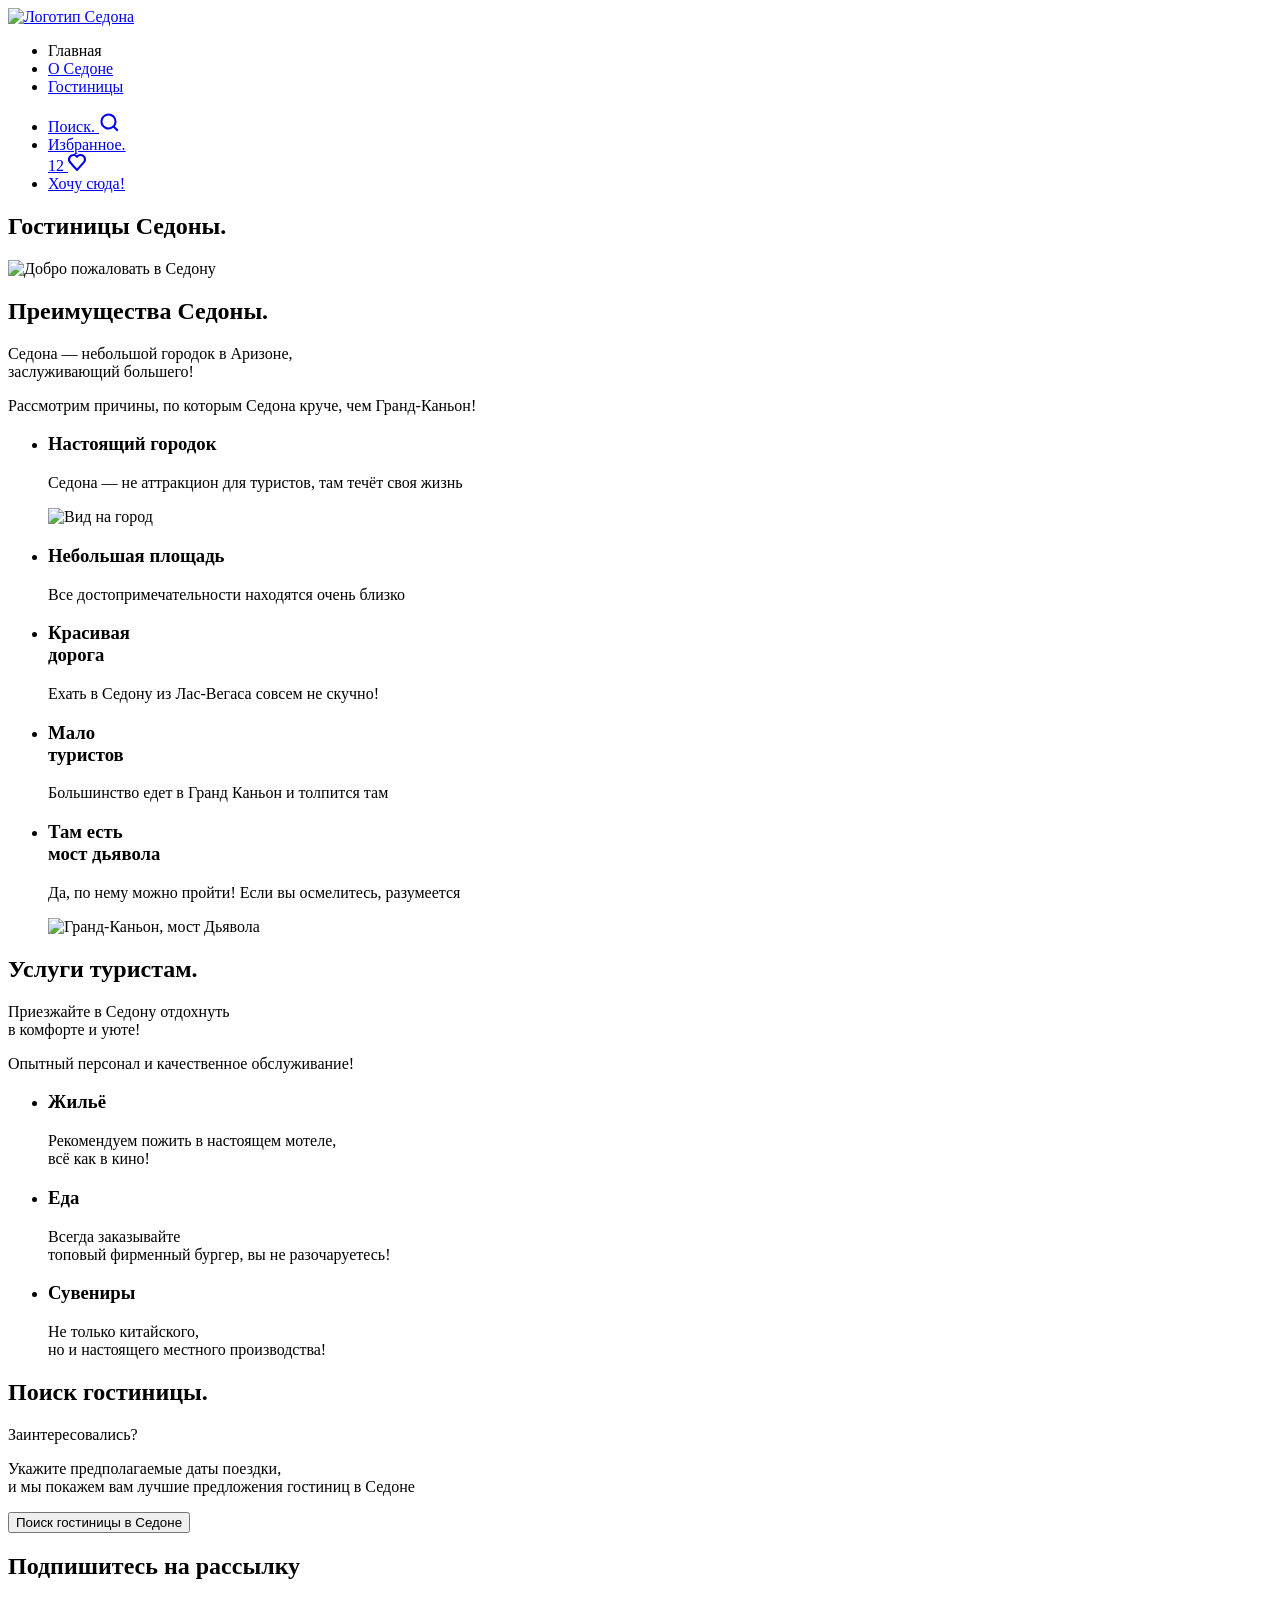
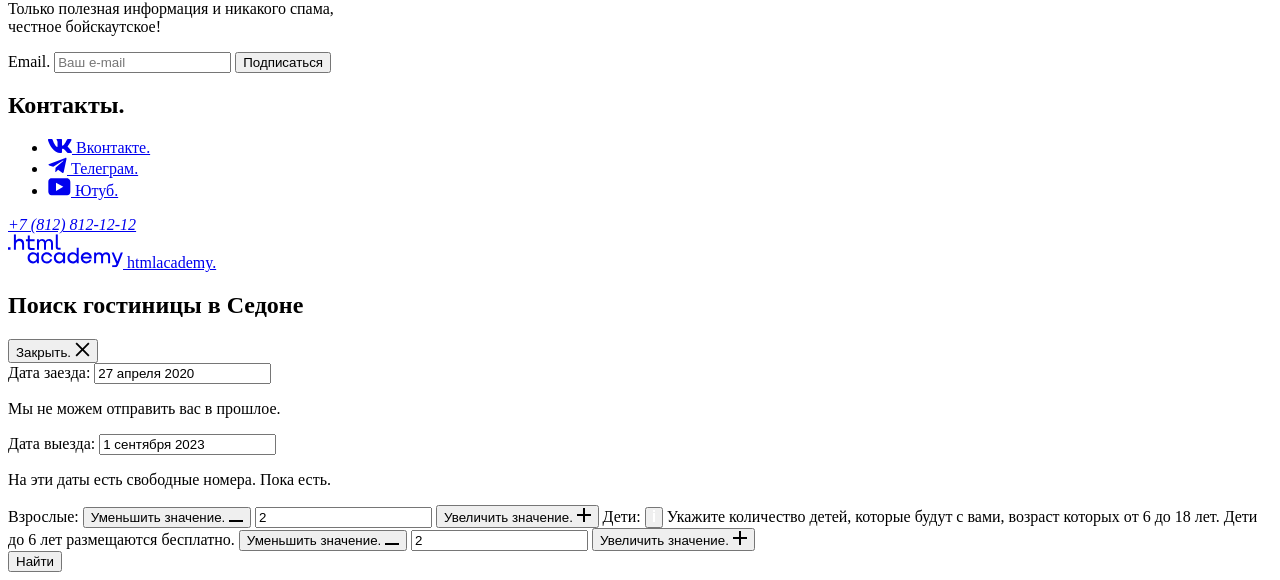
==== index.html @ f6e57a8c "some corrections" ====
<!DOCTYPE html>
<html lang="ru">

  <head>
    <meta charset="utf-8">
    <title>Седона</title>
    <link rel="icon" href="favicon.ico">
    <link rel="icon" type="img/png" href="img/favicon.png">
    <link rel="stylesheet" href="styles/styles.css">
  </head>

  <body>
    <div class="page-container">
      <header class="page-header">
        <nav class="navigation">
          <a class="logo-header" href="index.html">
            <img src="img/logo-sedona.svg" width="140" height="70" alt="Логотип Седона">
          </a>
          <ul class="navigation-list">
            <li class="navigation-item">
              <a class="navigation-link navigation-link-current activity-link">Главная</a>
            </li>
            <li class="navigation-item">
              <a class="navigation-link activity-link" href="#">О Седоне</a>
            </li>
            <li class="navigation-item">
              <a class="navigation-link activity-link" href="catalog.html">Гостиницы</a>
            </li>
          </ul>
          <ul class="navigation-user">
            <li class="navigation-item">
              <a class="navigation-link navigation-icon activity-link" href="#">
                <span class="visually-hidden">Поиск.</span>
                <svg aria-hidden="true" focusable="false" xmlns="http://www.w3.org/2000/svg" width="20" height="20"
                  fill="none" viewBox="0 0 20 20">
                  <path fill="currentColor"
                    d="m19.5 18-3.7-3.67c1-1.3 1.7-2.98 1.7-4.87a8 8 0 0 0-8-7.96c-4.4 0-8 3.68-8 8.06a8 8 0 0 0 12.9 6.26l3.7 3.68 1.4-1.5Zm-10-2.48a6 6 0 0 1-6-5.96 6 6 0 0 1 12 0 6 6 0 0 1-6 5.96Z" />
                </svg>
              </a>
            </li>
            <li class="navigation-item">
              <a class="navigation-link navigation-icon activity-link " href="#">
                <span class="visually-hidden">Избранное.</span>
                <div class="like-container">
                  <span class="like-amount ">12</span>
                  <svg aria-hidden="true" focusable="false" xmlns="http://www.w3.org/2000/svg" width="18" height="17"
                    fill="none" viewBox="0 0 18 17">
                    <path fill="currentColor"
                      d="M8.9 17a.9.9 0 0 1-.8-.4c-5.4-6.1-6.7-7.5-7-7.9A5.4 5.4 0 0 1 5.5 0C6.8 0 8 .5 9 1.3a5.46 5.46 0 0 1 9 4.1c0 1.3-.5 2.5-1.3 3.4l-7 7.9c-.2.2-.4.3-.8.3Zm-6-9.5c.3.4 3.5 4 6.1 6.9l6.2-7c.5-.5.7-1.2.7-2 0-1.8-1.5-3.3-3.3-3.3-1 0-2 .5-2.7 1.3-.3.3-.6.4-.9.4-.3 0-.6-.2-.8-.4-.7-.8-1.7-1.3-2.7-1.3-1.8 0-3.3 1.5-3.3 3.3-.1.9.3 1.6.7 2.1-.1 0-.1 0 0 0Z" />
                  </svg>
                </div>
              </a>
            </li>
            <li class="navigation-item">
              <a class="navigation-link button button-navigation" href="#">Хочу сюда!</a>
            </li>
          </ul>
        </nav>
      </header>
      <main class="main-index main-container">
        <section class="hero">
          <h1 class="visually-hidden">Гостиницы Седоны.</h1>
          <img class="hero-img" src="img/welcome.svg" width="458" height="352" alt="Добро пожаловать в Седону">
        </section>
        <section class="advantages">
          <h2 class="visually-hidden">Преимущества Седоны.</h2>
          <p class="banner banner-advantages">Седона — небольшой городок в Аризоне,<br> заслуживающий большего!</p>
          <p class="banner-text banner-text-advantages">Рассмотрим причины, по которым Седона круче, чем Гранд-Каньон!
          </p>
          <ul class="advantages-list">
            <li class="advantages-item advantages-item-image">
              <div class="advantages-item-container">
                <h3 class="title advantages-item-title">Настоящий городок</h3>
                <p class="text advantages-item-text">Седона — не аттракцион для туристов, там течёт своя жизнь</p>
              </div>
              <img class="advantages-item-img" src="img/index/advantages-photo-1.jpg" width="800" height="385"
                alt="Вид на город">
            </li>
            <li class="advantages-item">
              <h3 class="title advantages-item-title">Небольшая площадь</h3>
              <p class="text advantages-item-text">Все достопримечательности находятся очень близко</p>
            </li>
            <li class="advantages-item">
              <h3 class="title advantages-item-title">Красивая<br> дорога</h3>
              <p class="text advantages-item-text">Ехать в Седону из Лас-Вегаса совсем не скучно!</p>
            </li>
            <li class="advantages-item">
              <h3 class="title advantages-item-title">Мало<br> туристов</h3>
              <p class="text advantages-item-text">Большинство едет в Гранд Каньон и толпится там</p>
            </li>
            <li class="advantages-item advantages-item-image advantages-item-image-last">
              <div class="advantages-item-container">
                <h3 class="title advantages-item-title">Там есть<br>мост дьявола</h3>
                <p class="text advantages-item-text">Да, по нему можно пройти! Если вы осмелитесь, разумеется</p>
              </div>
              <img class="advantages-item-img" src="img/index/advantages-photo-2.jpg" width="800" height="385"
                alt="Гранд-Каньон, мост Дьявола">
            </li>
          </ul>
        </section>
        <section class="service">
          <h2 class="visually-hidden">Услуги туристам.</h2>
          <p class="banner banner-service">Приезжайте в Седону отдохнуть<br> в комфорте и уюте!</p>
          <p class="banner-text banner-text-service">Опытный персонал и качественное обслуживание!</p>
          <ul class="service-list">
            <li class="service-item service-icon-first">
              <h3 class="title title-service-item">Жильё</h3>
              <p class="text text-service-item">Рекомендуем пожить в&nbsp;настоящем мотеле,<br> всё как в кино!</p>
            </li>
            <li class="service-item service-icon-second">
              <h3 class="title title-service-item">Еда</h3>
              <p class="text text-service-item">Всегда заказывайте<br> топовый фирменный бургер, вы не разочаруетесь!
              </p>
            </li>
            <li class="service-item service-icon-third">
              <h3 class="title title-service-item">Сувениры</h3>
              <p class="text text-service-item">Не только китайского,<br> но и настоящего местного производства!</p>
            </li>
          </ul>
        </section>
        <section class="search-hotel">
          <h2 class="visually-hidden">Поиск гостиницы.</h2>
          <p class="banner banner-search-hotel">Заинтересовались?</p>
          <p class="banner-text banner-text-search-hotel">Укажите предполагаемые даты поездки,<br> и мы покажем вам
            лучшие предложения гостиниц в Седоне</p>
          <button class="button button-search-hotel" type="button">Поиск гостиницы в Седоне</button>
        </section>
      </main>
      <footer class="footer-index">
        <section class=" footer-index-subscription footer-subscription">
          <h2 class="banner banner-main-footer title-subscription-footer">Подпишитесь на рассылку</h2>
          <p class="banner-text banner-text-main-footer text-subscription-footer">Только полезная информация и
            никакого спама,<br>честное бойскаутское!</p>
          <form class="form-subscription-footer" action="https://echo.htmlacademy.ru/" method="post">
            <label class="visually-hidden" for="subscription-email">Email.</label>
            <input class="email-input" type="email" name="subscription-email" id="subscription-email"
              placeholder="Ваш e-mail" required>
            <button class="button button-subscription" type="submit">Подписаться</button>
          </form>
        </section>
        <section class="contacts-footer">
          <h2 class="visually-hidden">Контакты.</h2>
          <ul class="socials-list">
            <li class="social-item">
              <a class="social-link" href="https://vk.com/htmlacademy">
                <svg aria-hidden="true" focusable="false" xmlns="http://www.w3.org/2000/svg" width="24" height="14"
                  fill="none" viewBox="0 0 24 14">
                  <path fill="currentColor" fill-rule="evenodd"
                    d="M23.45.95c.17-.55 0-.95-.8-.95h-2.62c-.67 0-.98.35-1.14.73 0 0-1.34 3.2-3.23 5.27-.61.6-.89.8-1.22.8-.17 0-.42-.2-.42-.74V.95c0-.66-.18-.95-.74-.95H9.15c-.42 0-.67.3-.67.6 0 .61.95.76 1.05 2.5v3.8c0 .84-.16.99-.5.99-.88 0-3.05-3.21-4.33-6.89-.25-.71-.5-1-1.17-1H.9C.15 0 0 .35 0 .73c0 .68.89 4.07 4.14 8.55C6.32 12.34 9.38 14 12.15 14c1.67 0 1.88-.37 1.88-1v-2.32c0-.73.16-.88.69-.88.38 0 1.05.2 2.61 1.67C19.11 13.22 19.4 14 20.41 14h2.62c.75 0 1.13-.37.91-1.1-.24-.72-1.09-1.77-2.21-3.02-.62-.7-1.54-1.47-1.81-1.86-.4-.49-.28-.7 0-1.14 0 0 3.2-4.43 3.53-5.93Z"
                    clip-rule="evenodd" />
                </svg>
                <span class="visually-hidden">Вконтакте.</span>
              </a>
            </li>
            <li class="social-item">
              <a class="social-link" href="https://t.me/htmlacademy">
                <svg aria-hidden="true" focusable="false" xmlns="http://www.w3.org/2000/svg" width="19" height="17"
                  fill="none" viewBox="0 0 18 17">
                  <path fill="currentColor"
                    d="M16.79.96.84 7.1c-1.09.44-1.08 1.05-.2 1.32l4.1 1.28 9.47-5.98c.44-.27.85-.13.52.17l-7.68 6.93-.28 4.22c.41 0 .6-.2.83-.41l1.99-1.94 4.13 3.06c.77.42 1.31.2 1.5-.71l2.72-12.8c.28-1.1-.43-1.61-1.16-1.28Z" />
                </svg>
                <span class="visually-hidden">Телеграм.</span>
              </a>
            </li>
            <li class="social-item">
              <a class="social-link" href="https://www.youtube.com/user/htmlacademyru">
                <svg aria-hidden="true" focusable="false" xmlns="http://www.w3.org/2000/svg" width="23" height="18"
                  fill="none" viewBox="0 0 23 18">
                  <path fill="currentColor"
                    d="M18.94.36H3.51C1.65.36.33 1.95.33 3.76v10.09c0 1.91 1.32 3.5 3.18 3.5h15.65c1.64 0 3.17-1.59 3.17-3.4V3.76c-.22-1.8-1.53-3.4-3.39-3.4ZM7.99 12.89V4.82l7.34 4.04-7.34 4.03Z" />
                </svg>
                <span class="visually-hidden">Ютуб.</span>
              </a>
            </li>
          </ul>
          <address class="address">
            <a class="footer-phone activity-link" href="tel:+78128121212">+7 (812) 812-12-12</a>
          </address>
          <a class="copyright activity-link" href="https://htmlacademy.ru/intensive/htmlcss">
            <svg aria-hidden="true" focusable="false" xmlns="http://www.w3.org/2000/svg" width="115" height="34"
              fill="none" viewBox="0 0 115 34">
              <g fill="currentColor" clip-path="url(#a)">
                <path
                  d="M0 13.256v2.6h2.5v-2.6H0ZM11.6 4.856c-1.6 0-2.8.7-3.6 1.7h-.1v-6.2h-2v15.5h2v-5.3c0-2.1 1.3-3.6 3.3-3.6 1.8 0 2.9 1.4 2.9 3.2v5.7h2v-6.1c.1-3-1.8-4.9-4.5-4.9ZM26.6 5.156h-4.8v-3.7h-2v3.8h-1.9v2h1.9v6c0 1.7 1 2.7 2.7 2.7h4.1v-2h-3.7c-.7 0-1.1-.4-1.1-1.1v-5.7h4.8v-2ZM41.1 4.956c-1.6 0-2.9.8-3.5 2.1h-.1c-.6-1.2-1.8-2.1-3.4-2.1-1.4 0-2.5.8-3.1 1.8h-.1v-1.6H29v10.6h2v-5.4c0-2 1-3.5 2.6-3.5 1.5 0 2.4 1 2.4 2.6v6.3h2v-5.6c0-2.4 1.4-3.3 2.6-3.3 1.5 0 2.4 1 2.4 2.6v6.3h2v-6.5c.1-2.5-1.4-4.3-3.9-4.3ZM47.8 13.056c0 1.7 1 2.7 2.8 2.7h2v-2h-1.7c-.7 0-1.1-.4-1.1-1.1V.356h-2v12.7ZM28.9 20.056c-.9-1.1-2.2-1.8-3.9-1.8-3.1 0-5.4 2.3-5.4 5.6s2.3 5.6 5.4 5.6c1.8 0 3-.8 3.8-1.9h.1v1.6h2v-10.6h-2v1.5Zm-3.6 7.4c-2.2 0-3.6-1.6-3.6-3.6s1.4-3.6 3.6-3.6 3.6 1.6 3.6 3.6c0 1.9-1.4 3.6-3.6 3.6ZM44.2 22.356c-.5-2.4-2.6-4.1-5.4-4.1-3.4 0-5.6 2.5-5.6 5.6 0 3.1 2.2 5.6 5.6 5.6 2.8 0 4.9-1.8 5.4-4.2h-2.1c-.4 1.3-1.7 2.3-3.3 2.3-2.2 0-3.6-1.6-3.6-3.6s1.4-3.6 3.6-3.6c1.6 0 2.8 1 3.3 2.2h2.1v-.2ZM55.1 20.056c-.9-1.1-2.2-1.8-3.9-1.8-3.1 0-5.4 2.3-5.4 5.6s2.3 5.6 5.4 5.6c1.8 0 3-.8 3.8-1.9h.1v1.6h2v-10.6h-2v1.5Zm-3.6 7.4c-2.2 0-3.6-1.6-3.6-3.6s1.4-3.6 3.6-3.6 3.6 1.6 3.6 3.6c0 1.9-1.5 3.6-3.6 3.6ZM68.7 20.156c-.9-1.1-2.2-1.9-3.9-1.9-3.1 0-5.4 2.3-5.4 5.6s2.2 5.6 5.4 5.6c1.7 0 3-.8 3.8-1.8h.1v1.5h2v-15.4h-2v6.4Zm-3.6 7.3c-2.2 0-3.6-1.6-3.6-3.6s1.4-3.6 3.6-3.6 3.6 1.6 3.6 3.6c-.1 2-1.5 3.6-3.6 3.6ZM78.3 18.256c-3.3 0-5.5 2.5-5.5 5.6 0 3 2.1 5.6 5.5 5.6 2.5 0 4.5-1.3 5.2-3.6h-2.1c-.5 1-1.6 1.6-3 1.6-1.9 0-3.3-1.3-3.4-2.9h8.8c.2-3.6-2-6.3-5.5-6.3Zm0 1.9c1.7 0 3 1 3.3 2.6h-6.5c.3-1.5 1.5-2.6 3.2-2.6ZM98.2 18.256c-1.6 0-2.9.8-3.6 2h-.1c-.6-1.2-1.8-2-3.4-2-1.4 0-2.5.7-3.1 1.8v-1.5h-1.9v10.6h2v-5.4c0-2 1-3.4 2.6-3.5 1.5 0 2.4 1 2.4 2.6v6.3h2v-5.6c0-2.4 1.4-3.3 2.6-3.3 1.5 0 2.4 1 2.4 2.6v6.3h2v-6.5c.1-2.6-1.4-4.4-3.9-4.4ZM109.4 27.356l-3.6-8.9h-2.2l4.8 11.6c-.3.9-.7 1.2-1.7 1.2h-2.5v2h2.5c1.8 0 2.8-.8 3.5-2.6l4.7-12.2h-2.1l-3.4 8.9Z" />
              </g>
              <defs>
                <clipPath id="a">
                  <path fill="#fff" d="M0 .356h115v33H0z" />
                </clipPath>
              </defs>
            </svg>
            <span class="visually-hidden">htmlacademy.</span>
          </a>
        </section>
      </footer>
    </div>

    <div class="modal-container modal-container-hidden">
      <div class="modal" data-test="modal">
        <h2 class="modal-heading banner">Поиск гостиницы в Седоне</h2>
        <button class="modal-cancel-button" type="button">
          <span class="visually-hidden">Закрыть.</span>
          <svg class="modal-close-button-image" xmlns="http://www.w3.org/2000/svg" width="15" height="15" fill="none"
            viewBox="0 0 15 15">
            <path fill="#000"
              d="M14.5 1.8 13.2.5 7.5 6.2 1.8.5.5 1.8l5.7 5.7-5.7 5.7 1.3 1.3 5.7-5.7 5.7 5.7 1.3-1.3-5.7-5.7 5.7-5.7Z" />
          </svg>
        </button>
        <form class="modal-form" action="https://echo.htmlacademy.ru/" method="get">

          <div class="modal-form-criteria">
            <label class="modal-form-label arrival-date-label title-form-main" for="arrival-date">Дата заезда:</label>
            <span class="arrival-date-input-container">
              <input class="modal-form-input arrival-date-input text-input" type="text" id="arrival-date"
                name="arrival-date" placeholder="Укажите дату" value="27 апреля 2020" required>
            </span>
            <p class="modal-form-result-text arrival-date-text">
              <span class="modal-form-result-text-value modal-form-result-text-value-open date-error-text">Мы не можем
                отправить вас в прошлое.</span>
            </p>
          </div>

          <div class="modal-form-criteria">
            <label class="modal-form-label departure-date-label title-form-main" for="departure-date">Дата
              выезда:</label>
            <span class="departure-date-input-container">
              <input class="modal-form-input departure-date-input text-input" type="text" id="departure-date"
                name="departure-date" placeholder="Укажите дату" value="1 сентября 2023" required>
            </span>
            <p class="modal-form-result-text departure-date-text">
              <span class="modal-form-result-text-value modal-form-result-text-value-open">На эти даты есть свободные
                номера. Пока есть.</span>
            </p>
          </div>

          <div class="modal-form-criteria modal-form-criteria-people">
            <label class="modal-form-label adults-number-label title-form-main" for="adults">Взрослые:</label>
            <span class="adults-number-input-container">
              <button class="number-input-button" type="button">
                <span class="visually-hidden">Уменьшить значение.</span>
                <svg xmlns="http://www.w3.org/2000/svg" width="14" height="2" fill="none" viewBox="0 0 14 2">
                  <path fill="#000" d="M0 0v2h14V0H0Z" />
                </svg>
              </button>
              <input class="modal-form-input adults-number-input text-input" type="text" id="adults" name="adults"
                placeholder="2" value="2" required>
              <button class="number-input-button" type="button">
                <span class="visually-hidden">Увеличить значение.</span>
                <svg xmlns="http://www.w3.org/2000/svg" width="14" height="14" fill="none" viewBox="0 0 14 14">
                  <path fill="#000" d="M14 6H8V0H6v6H0v2h6v6h2V8h6V6Z" />
                </svg>
              </button>
            </span>
            <span class="children-number-label">
              <label class="modal-form-label children-number-label title-form-main" for="children">Дети:</label>
              <span class="tooltip">
                <button class="tooltip-button" type="button" aria-labelledby="tooltip-text">
                  <svg xmlns="http://www.w3.org/2000/svg" width="2" height="12" fill="none" viewBox="0 0 2 12">
                    <path fill="#fff" fill-rule="evenodd" d="M0 0h2v2H0V0Zm2 12H0V3h2v9Z" clip-rule="evenodd" />
                  </svg>
                </button>
                <span class="tooltip-text" role="tooltip" id="tooltip-text">Укажите количество детей, которые будут с
                  вами, возраст которых от 6 до 18 лет. Дети до 6 лет размещаются бесплатно.</span>
              </span>
            </span>
            <span class="children-number-input-container">
              <button class="number-input-button" type="button">
                <span class="visually-hidden">Уменьшить значение.</span>
                <svg xmlns="http://www.w3.org/2000/svg" width="14" height="2" fill="none" viewBox="0 0 14 2">
                  <path fill="#000" d="M0 0v2h14V0H0Z" />
                </svg>
              </button>
              <input class="modal-form-input children-number-input text-input" type="text" id="children" name="children"
                placeholder="2" value="2">
              <button class="number-input-button" type="button">
                <span class="visually-hidden">Увеличить значение.</span>
                <svg xmlns="http://www.w3.org/2000/svg" width="14" height="14" fill="none" viewBox="0 0 14 14">
                  <path fill="#000" d="M14 6H8V0H6v6H0v2h6v6h2V8h6V6Z" />
                </svg>
              </button>
            </span>
          </div>
          <button class="button modal-form-button" type="submit">Найти</button>
        </form>
      </div>
    </div>

  </body>

</html>
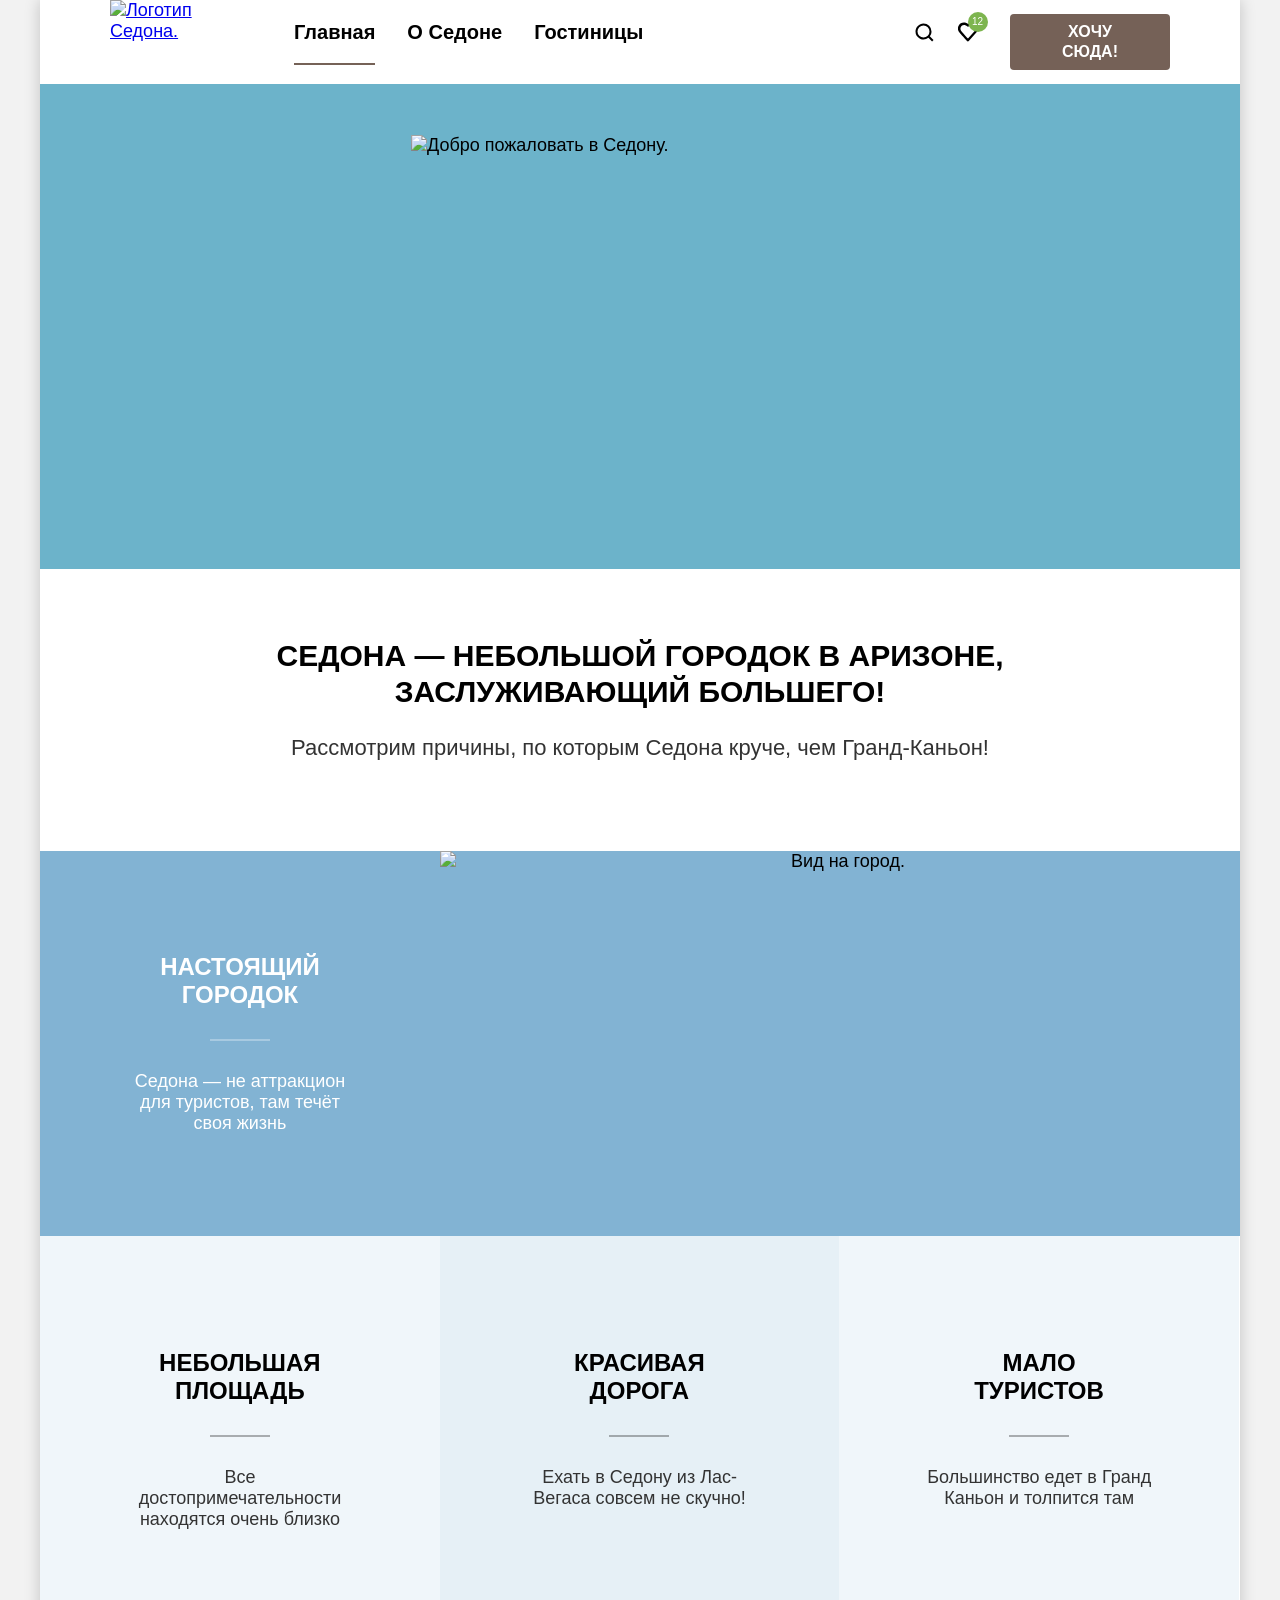
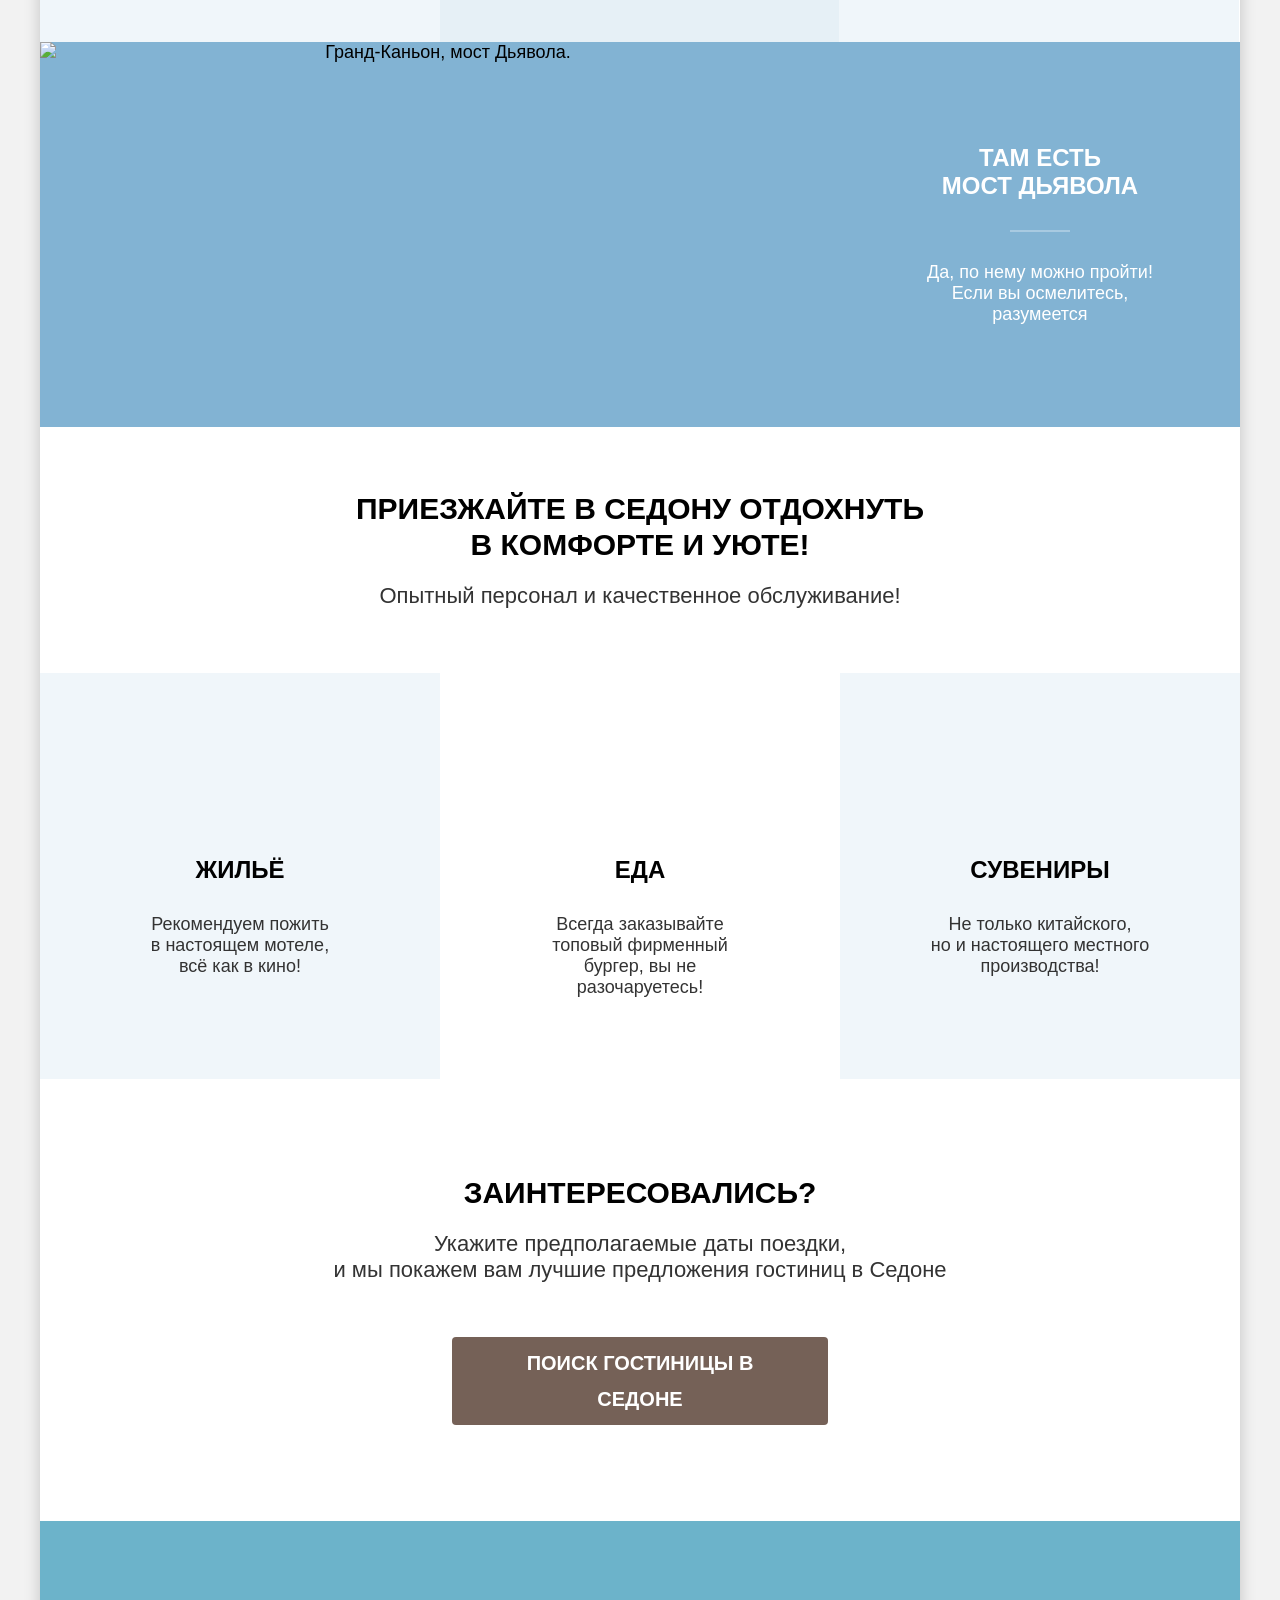
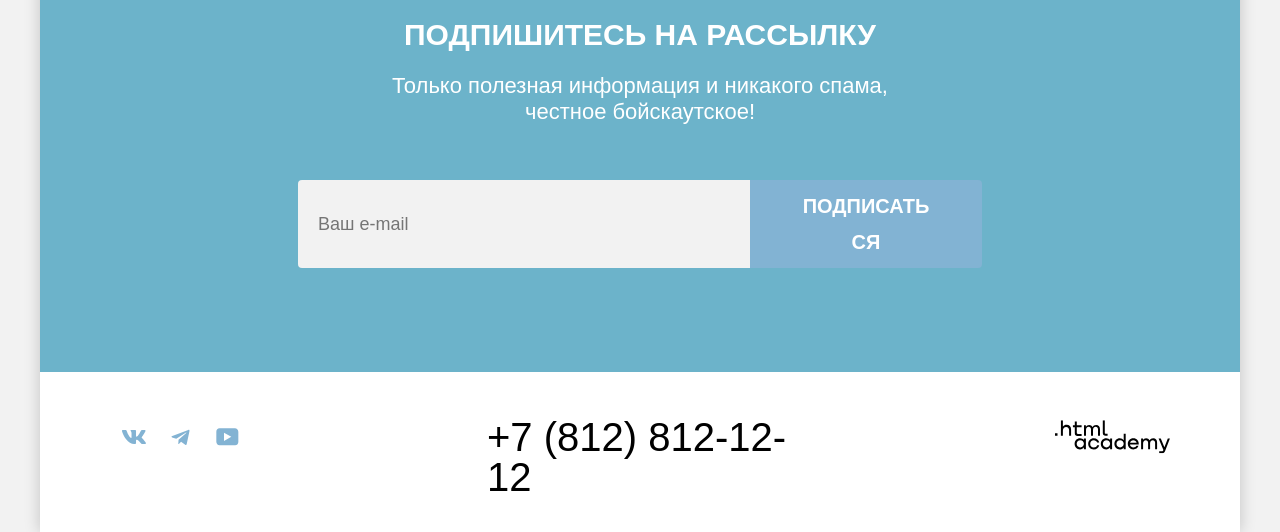
==== commit 35803b5c: "edited" ====
--- a/index.html
+++ b/index.html
@@ -14,7 +14,7 @@
       <header class="page-header">
         <nav class="navigation">
           <a class="logo-header" href="index.html">
-            <img src="img/logo-sedona.svg" width="140" height="70" alt="Логотип Седона">
+            <img src="img/logo-sedona.svg" width="140" height="70" alt="Логотип Седона.">
           </a>
           <ul class="navigation-list">
             <li class="navigation-item">
@@ -60,7 +60,7 @@
       <main class="main-index main-container">
         <section class="hero">
           <h1 class="visually-hidden">Гостиницы Седоны.</h1>
-          <img class="hero-img" src="img/welcome.svg" width="458" height="352" alt="Добро пожаловать в Седону">
+          <img class="hero-img" src="img/welcome.svg" width="458" height="352" alt="Добро пожаловать в Седону.">
         </section>
         <section class="advantages">
           <h2 class="visually-hidden">Преимущества Седоны.</h2>
@@ -74,7 +74,7 @@
                 <p class="text advantages-item-text">Седона — не аттракцион для туристов, там течёт своя жизнь</p>
               </div>
               <img class="advantages-item-img" src="img/index/advantages-photo-1.jpg" width="800" height="385"
-                alt="Вид на город">
+                alt="Вид на город.">
             </li>
             <li class="advantages-item">
               <h3 class="title advantages-item-title">Небольшая площадь</h3>
@@ -94,7 +94,7 @@
                 <p class="text advantages-item-text">Да, по нему можно пройти! Если вы осмелитесь, разумеется</p>
               </div>
               <img class="advantages-item-img" src="img/index/advantages-photo-2.jpg" width="800" height="385"
-                alt="Гранд-Каньон, мост Дьявола">
+                alt="Гранд-Каньон, мост Дьявола.">
             </li>
           </ul>
         </section>
--- a/styles/styles.css
+++ b/styles/styles.css
@@ -0,0 +1,1678 @@
+@font-face {
+  font-family: "PT Sans";
+  font-style: normal;
+  font-weight: 400;
+  src: url("../fonts/ptsans-400.woff2") format("woff2");
+  font-display: swap;
+}
+
+@font-face {
+  font-family: "PT Sans";
+  font-style: normal;
+  font-weight: 700;
+  src: url("../fonts/ptsans-700.woff2") format("woff2");
+  font-display: swap;
+}
+
+html {
+  height: 100%;
+}
+
+body {
+  margin: 0;
+  background-color: #f2f2f2;
+  color: #000000;
+  font-family: "PT Sans", sans-serif;
+  font-size: 18px;
+  line-height: 21px;
+}
+
+.visually-hidden {
+  position: absolute;
+  width: 1px;
+  height: 1px;
+  margin: -1px;
+  padding: 0;
+  border: 0;
+  clip: rect(0 0 0 0);
+  overflow: hidden;
+}
+
+.page-container {
+  display: flex;
+  width: 1200px;
+  min-height: 100vh;
+  flex-direction: column;
+  box-shadow: 0 0 15px 0 rgba(0, 0, 0, 0.2);
+  margin: 0 auto;
+}
+
+.button {
+  display: block;
+  padding-top: 8px;
+  padding-bottom: 8px;
+  color: #ffffff;
+  background-color: #756157;
+  border: none;
+  cursor: pointer;
+  overflow-wrap: break-word;
+  font-family: inherit;
+  font-size: 16px;
+  line-height: 20px;
+  font-weight: 700;
+  text-align: center;
+  text-transform: uppercase;
+}
+
+.button:hover,
+.button:focus-visible {
+  background-color: #615048;
+  outline: none;
+}
+
+.button:active {
+  background-color: #756157;
+  color: rgba(255, 255, 255, 0.3);
+}
+
+.button:disabled {
+  cursor: default;
+  background-color: #e5e5e5;
+  color: #ffffff;
+}
+
+.activity-link:hover,
+.activity-link:focus-visible {
+  outline: none;
+  color: #756157;
+}
+
+.activity-link:active,
+.activity-link:active {
+  color: rgba(117, 97, 87, 0.3);
+}
+
+.banner {
+  font-size: 30px;
+  line-height: 36px;
+  font-weight: 700;
+  margin: 0;
+  overflow-wrap: break-word;
+  text-align: center;
+  text-transform: uppercase;
+}
+
+.banner-text {
+  font-size: 22px;
+  line-height: 26px;
+  font-weight: 400;
+  text-align: center;
+  margin: 0;
+  overflow-wrap: break-word;
+  color: #333333;
+}
+
+.title {
+  font-size: 24px;
+  line-height: 28px;
+  font-weight: 700;
+  margin: 0;
+  text-transform: uppercase;
+  overflow-wrap: break-word;
+}
+
+.text {
+  overflow-wrap: break-word;
+  color: #333333;
+  margin: 0;
+  font-weight: 400;
+}
+
+.page-header {
+  padding-right: 70px;
+  background-color: #ffffff;
+  padding-left: 70px;
+}
+
+.navigation {
+  margin-bottom: -6px;
+  flex-wrap: wrap;
+  column-gap: 28px;
+  position: relative;
+  display: flex;
+}
+
+.logo-header img {
+  display: block;
+  max-width: 140px;
+}
+
+.logo-header:hover {
+  opacity: 0.6;
+}
+
+.logo-header:active {
+  opacity: 0.3;
+}
+
+.navigation-list {
+  display: flex;
+  max-width: 565px;
+  min-width: 300px;
+  flex-wrap: wrap;
+  list-style: none;
+  margin: 0;
+  padding: 0;
+}
+
+.navigation-link {
+  position: relative;
+  display: block;
+  padding: 20px 16px;
+  text-align: center;
+  text-decoration: none;
+  color: #000000;
+  font-size: 20px;
+  line-height: 24px;
+  font-weight: 700;
+}
+
+.navigation-link-current::after {
+  position: absolute;
+  content: "";
+  height: 2px;
+  bottom: -1px;
+  background-color: #756257;
+  left: 16px;
+  right: 16px;
+}
+
+.navigation-link-current:hover {
+  color: #000000;
+  cursor: default;
+}
+
+.navigation-user {
+  display: flex;
+  width: 268px;
+  margin: 0;
+  padding: 0;
+  list-style: none;
+  margin-left: auto;
+}
+
+.navigation-user .navigation-link {
+  padding: 22px 12px;
+  min-width: 20px;
+  min-height: 20px;
+}
+
+.navigation-icon svg {
+  display: block;
+  width: 20px;
+  height: 20px;
+}
+
+.like-container {
+  position: relative;
+}
+
+.like-amount {
+  position: absolute;
+  display: block;
+  color: #ffffff;
+  padding: 5px 5px 5px 4px;
+  border-radius: 50%;
+  background-color: #7db54f;
+  top: -50%;
+  left: 50%;
+  font-size: 10px;
+  line-height: 10px;
+  font-weight: 400;
+}
+
+.navigation-user .navigation-item:last-child {
+  padding-left: 20px;
+  padding-bottom: 20px;
+  padding-top: 14px;
+}
+
+.navigation-link.button-navigation {
+  width: 160px;
+  padding: 8px 34px;
+  box-sizing: border-box;
+  color: #ffffff;
+  border-radius: 4px;
+  font-size: 16px;
+  line-height: 20px;
+}
+
+.navigation-link.button-navigation:hover,
+.navigation-link.button-navigation:focus-visible {
+  color: #ffffff;
+  background-color: #615048;
+}
+
+.navigation-link.button-navigation:active {
+  color: rgba(255, 255, 255, 0.3);
+  background-color: #756157;
+}
+
+.main-index {
+  background-color: #ffffff;
+  color: #000000;
+}
+
+.main-container {
+  flex-grow: 1;
+}
+
+.hero {
+  background-image: url("../img/mask.svg"),
+    url("../img/index/hero-background.jpg");
+  background-size: 100% auto, cover;
+  background-position: center bottom, center top;
+  background-repeat: no-repeat;
+  background-color: #6cb3ca;
+  padding-top: 51px;
+  padding-bottom: 82px;
+}
+
+.hero-img {
+  width: 458px;
+  display: block;
+  margin: 0 auto;
+}
+
+.advantages {
+  padding-top: 69px;
+}
+
+.banner-advantages {
+  padding-right: 70px;
+  padding-left: 70px;
+  margin-bottom: 25px;
+}
+
+.banner-text-advantages {
+  padding-right: 70px;
+  padding-left: 70px;
+  margin-bottom: 90px;
+}
+
+.advantages-list {
+  display: flex;
+  flex-wrap: wrap;
+  list-style: none;
+  margin: 0;
+  padding: 0;
+}
+
+.advantages-item {
+  width: 33.3%;
+  padding: 112.5px 85px;
+  box-sizing: border-box;
+  background-color: rgba(131, 179, 211, 0.2);
+  min-height: 385px;
+  text-align: center;
+}
+
+.advantages-item-title {
+  margin-bottom: 62px;
+  position: relative;
+}
+
+.advantages-item-text {
+  width: 230px;
+}
+
+.advantages-item .advantages-item-title::after {
+  content: "";
+  position: absolute;
+  width: 60px;
+  bottom: -32px;
+  transform: translateX(-50%);
+  background-color: rgba(0, 0, 0, 0.3);
+  height: 2px;
+  left: 50%;
+}
+
+.advantages-item:nth-child(2n) {
+  background-color: rgba(131, 179, 211, 0.12);
+}
+
+.advantages-item-image,
+.advantages-item-image.advantages-item-image-last {
+  display: flex;
+  background-color: #82b3d3;
+  width: 100%;
+  padding: 0;
+}
+
+.advantages-item-image h3,
+.advantages-item-image p {
+  color: #ffffff;
+}
+
+.advantages-item-container {
+  width: 400px;
+  padding: 102px 85px;
+  box-sizing: border-box;
+}
+
+.advantages-item-container .advantages-item-title::after {
+  background-color: rgba(255, 255, 255, 0.3);
+}
+
+.advantages-item-img {
+  align-self: center;
+}
+
+.advantages-item-image-last {
+  flex-direction: row-reverse;
+}
+
+.service {
+  padding-top: 64px;
+}
+
+.banner-service {
+  padding-right: 70px;
+  padding-left: 70px;
+  margin-bottom: 20px;
+}
+
+.banner-text-service {
+  padding-right: 70px;
+  padding-left: 70px;
+  margin-bottom: 64px;
+}
+
+.service-list {
+  display: flex;
+  flex-wrap: wrap;
+  list-style: none;
+  margin: 0;
+  padding: 0;
+}
+
+.service-item {
+  width: 400px;
+  padding: 81px 85px;
+  box-sizing: border-box;
+  background-position: center 81px;
+  text-align: center;
+  background-color: rgba(131, 179, 211, 0.12);
+  background-size: 75px 72px;
+  background-repeat: no-repeat;
+  min-height: 385px;
+}
+
+.service-icon-first {
+  background-image: url("../img/icons/service-housing.svg");
+}
+
+.service-icon-second {
+  background-image: url("../img/icons/service-food.svg");
+}
+
+.service-icon-third {
+  background-image: url("../img/icons/service-souvenirs.svg");
+}
+
+.title-service-item {
+  margin-bottom: 30px;
+  margin-top: 102px;
+}
+
+.service-item:nth-child(2n) {
+  background-color: #ffffff;
+}
+
+.search-hotel {
+  padding: 96px 70px;
+}
+
+.banner-search-hotel {
+  margin-bottom: 20px;
+}
+
+.banner-text-search-hotel {
+  margin-bottom: 54px;
+}
+
+.button-search-hotel {
+  width: 376px;
+  border: none;
+  border-radius: 4px;
+  font-size: 20px;
+  line-height: 36px;
+  margin: 0 auto;
+  padding-right: 50px;
+  padding-left: 50px;
+}
+
+.footer-index {
+  background-color: #ffffff;
+}
+
+.footer-subscription {
+  padding-top: 96px;
+  padding-right: 258px;
+  padding-bottom: 104px;
+  padding-left: 258px;
+}
+
+.footer-index-subscription {
+  background-image: url("../img/index/form-main-footer.jpg");
+  background-position: center bottom;
+  background-repeat: no-repeat;
+  background-color: #6cb3ca;
+  background-size: cover;
+}
+
+.banner-main-footer,
+.banner-text-main-footer {
+  color: #ffffff;
+}
+
+.title-subscription-footer {
+  margin-bottom: 20px;
+}
+
+.text-subscription-footer {
+  margin-bottom: 55px;
+}
+
+.form-subscription-footer {
+  display: flex;
+}
+
+.form-subscription-footer input {
+  width: 452px;
+  color: rgba(0, 0, 0, 0.6);
+  border: none;
+  border-radius: 4px 0 0 4px;
+  background-color: #f2f2f2;
+  padding: 14px 20px;
+  font-family: inherit;
+  font-size: 18px;
+  line-height: 24px;
+  font-weight: 400;
+}
+
+.button-subscription {
+  width: 232px;
+  font-size: 20px;
+  line-height: 36px;
+  border-radius: 0 4px 4px 0;
+  background-color: #82b3d3;
+  padding-right: 50px;
+  padding-left: 50px;
+}
+
+.button-subscription:hover,
+.button-subscription:focus-visible {
+  background-color: #68a2ca;
+}
+
+.button-subscription:active {
+  background-color: #82b3d3;
+}
+
+.email-input:hover {
+  background-color: #e6e6e6;
+}
+
+.email-input:focus-visible {
+  outline: 3px solid #83b3d3;
+}
+
+.email-input:disabled {
+  background-color: #e5e5e5;
+}
+
+.button-subscription:disabled {
+  background-color: #e5e5e5;
+}
+
+.contacts-footer {
+  display: flex;
+  padding-top: 40px;
+  padding-right: 70px;
+  padding-bottom: 30px;
+  padding-left: 70px;
+  gap: 32px;
+}
+
+.socials-list {
+  display: flex;
+  margin: 0 auto 0 0;
+  padding: 5px 0 5px 0;
+  flex-wrap: wrap;
+  list-style: none;
+  min-width: 142px;
+  max-width: 150px;
+}
+
+.social-link {
+  display: flex;
+  padding: 11px 9px;
+  box-sizing: border-box;
+  align-items: center;
+  text-decoration: none;
+  color: #83b3d3;
+  width: 47px;
+  height: 40px;
+  justify-content: center;
+}
+
+.social-link:hover,
+.social-link:focus-visible {
+  color: #68a2ca;
+  outline: none;
+}
+
+.social-link:active {
+  color: rgba(104, 162, 202, 0.3);
+}
+
+.address {
+  padding: 5px 203px;
+  font-style: normal;
+}
+
+.footer-phone {
+  display: block;
+  text-decoration: none;
+  overflow-wrap: break-word;
+  color: #000000;
+  font-weight: 400;
+  font-size: 40px;
+  line-height: 40px;
+}
+
+.copyright {
+  margin-left: auto;
+  box-sizing: border-box;
+  color: #000000;
+  padding-top: 8px;
+  padding-bottom: 8px;
+}
+
+.copyright svg {
+  display: block;
+}
+
+.modal-container {
+  position: fixed;
+  top: 0;
+  left: 0;
+  display: grid;
+  width: 100%;
+  height: 100%;
+  background-color: rgba(242, 242, 242, 0.8);
+  z-index: 1;
+}
+
+.text-input {
+  font-weight: 700;
+  font-size: 18px;
+  line-height: 24px;
+}
+
+.title-form-main {
+  font-weight: 700;
+  font-size: 20px;
+  line-height: 24px;
+  text-transform: capitalize;
+}
+
+.modal-container-hidden {
+  display: none;
+}
+
+.modal {
+  position: relative;
+  display: flex;
+  flex-wrap: wrap;
+  margin: auto;
+  width: 577px;
+  padding: 64px 70px;
+  background-color: #ffffff;
+  border-radius: 30px;
+  box-shadow: 0 25px 50px 0 rgba(0, 0, 0, 0.15);
+}
+
+.modal-cancel-button {
+  position: relative;
+  display: grid;
+  right: -18px;
+  place-items: center;
+  width: 52px;
+  height: 52px;
+  margin: 0 0 48px 0;
+  background-color: #f2f2f2;
+  border: none;
+  border-radius: 50%;
+  cursor: pointer;
+}
+
+.modal-cancel-button:hover {
+  background-color: #e6e6e6;
+}
+
+.modal-cancel-button:focus-visible {
+  background-color: #e6e6e6;
+  outline: 3px solid #83b3d3;
+}
+
+.modal-cancel-button:active .modal-close-button-image {
+  opacity: 30%;
+}
+
+.modal-heading {
+  max-width: 500px;
+  margin: 0 auto 64px 0;
+  padding-right: 24px;
+}
+
+.modal-form {
+  display: flex;
+  flex-direction: column;
+}
+
+.modal-form-criteria {
+  display: grid;
+  width: 577px;
+  grid-template-columns: 137px 440px;
+  grid-template-rows: 48px 48px;
+}
+
+.modal-form-criteria-people {
+  display: grid;
+  width: 577px;
+  grid-template-columns: 137px 110px 88px 131px 111px;
+  grid-template-rows: 48px 48px;
+}
+
+.arrival-date-label {
+  grid-column: 1 / 2;
+  grid-row: 1 / 2;
+  padding: 12px 0 12px 0;
+}
+
+.arrival-date-input-container {
+  position: relative;
+  grid-column: 2 / -1;
+  grid-row: 1 / 2;
+}
+
+.departure-date-label {
+  grid-column: 1 / 2;
+  grid-row: 1 / 2;
+  padding: 12px 0 12px 0;
+}
+
+.departure-date-input-container {
+  position: relative;
+  grid-column: 2 / 3;
+  grid-row: 1 / 2;
+}
+
+.arrival-date-input-container::after,
+.departure-date-input-container::after {
+  content: url("../img/icons/calendar.svg");
+  position: absolute;
+  top: 14px;
+  right: 23px;
+  opacity: 30%;
+}
+
+.arrival-date-input,
+.departure-date-input {
+  width: 366px;
+  padding: 12px 54px 12px 20px;
+  background-color: #f2f2f2;
+  border: none;
+  border-radius: 4px;
+}
+
+.modal-form-input {
+  font-family: inherit;
+}
+
+.modal-form-input:placeholder-shown {
+  color: rgba(0, 0, 0, 0.6);
+}
+
+.modal-form-input:not(:disabled):hover {
+  background-color: #e5e5e5;
+}
+
+.modal-form-input:focus-visible {
+  background-color: #e5e5e5;
+  outline: 3px solid #83b3d3;
+}
+
+.modal-form-input:disabled {
+  color: rgba(0, 0, 0, 0.3);
+}
+
+.adults-number-label {
+  grid-column: 1 / 2;
+  grid-row: 1 / 2;
+  padding: 12px 0 12px 0;
+}
+
+.adults-number-input-container {
+  grid-column: 2 / 3;
+  grid-row: 1 / 2;
+  display: flex;
+  justify-content: space-around;
+  padding: 0 10px;
+  border-radius: 4px;
+  background-color: #f2f2f2;
+}
+
+.children-number-label {
+  display: flex;
+  grid-column: 4 / 5;
+  grid-row: 1 / 2;
+  align-items: center;
+  margin-right: 10px;
+}
+
+.children-number-input-container {
+  grid-column: 5 / 6;
+  grid-row: 1 / 2;
+  display: flex;
+  justify-content: space-around;
+  padding: 0 10px;
+  border-radius: 4px;
+  background-color: #f2f2f2;
+}
+
+.adults-number-input,
+.children-number-input {
+  width: 31px;
+  padding: 14px 8px;
+  line-height: 20px;
+  text-align: center;
+  background-color: #f2f2f2;
+  border: none;
+}
+
+.number-input-button {
+  align-self: center;
+  display: grid;
+  place-items: center;
+  width: 20px;
+  height: 20px;
+  padding: 0;
+  border: none;
+  border-radius: 4px;
+  background-color: #f2f2f2;
+  background-repeat: no-repeat;
+  background-position: center center;
+  opacity: 30%;
+  cursor: pointer;
+}
+
+.number-input-button:hover {
+  opacity: 100%;
+}
+
+.number-input-button:focus-visible {
+  opacity: 100%;
+  outline: 3px solid #82b3d3;
+  z-index: 1;
+}
+
+.number-input-button:active {
+  opacity: 30%;
+}
+
+.modal-form-button {
+  grid-column: 1 / -1;
+  grid-row: 7 / 8;
+  padding: 18px;
+  font-size: 20px;
+  line-height: 24px;
+  text-transform: uppercase;
+  background-color: #83b3d3;
+  border: none;
+  border-radius: 10px;
+}
+
+.modal-form-button:hover {
+  background-color: #68a2ca;
+}
+
+.modal-form-button:focus-visible {
+  background-color: #68a2ca;
+  outline: none;
+}
+
+.modal-form-button:not(:disabled):active {
+  color: rgba(255, 255, 255, 0.3);
+  background-color: #68a2ca;
+}
+
+.modal-form-button:disabled {
+  color: #ffffff;
+  background-color: #e5e5e5;
+}
+
+.arrival-date-text {
+  grid-column: 2 / -1;
+  grid-row: 2 / 3;
+}
+
+.departure-date-text {
+  grid-column: 2 / 3;
+  grid-row: 2 / 3;
+}
+
+.modal-form-result-text {
+  min-height: 40px;
+  margin: 0;
+  padding: 4px 20px;
+  font-weight: 400;
+  font-size: 16px;
+  line-height: 21px;
+  color: #333333;
+}
+
+.modal-form-result-text-value {
+  display: none;
+}
+
+.modal-form-result-text-value-open {
+  display: block;
+}
+
+.date-error-text {
+  color: #ff5757;
+}
+
+.tooltip {
+  position: relative;
+}
+
+.tooltip-button {
+  display: grid;
+  place-items: center;
+  width: 26px;
+  height: 26px;
+  background-color: #83b3d3;
+  border: none;
+  border-radius: 50%;
+  cursor: pointer;
+}
+
+.tooltip-button:focus-visible {
+  outline: none;
+}
+
+.tooltip-button:active {
+  opacity: 0.6;
+}
+
+.tooltip-text {
+  position: absolute;
+  left: 50%;
+  transform: translateX(-50%);
+  display: none;
+  width: 216px;
+  min-height: 100px;
+  margin-top: 15px;
+  padding: 20px 18px 22px 22px;
+  font-size: 16px;
+  line-height: 20px;
+  color: #ffffff;
+  background-color: #333333;
+  border-radius: 10px;
+  box-shadow: 0 15px 30px rgba(0, 0, 0, 0.3);
+}
+
+.tooltip-text::before {
+  content: "";
+  position: absolute;
+  top: -8px;
+  left: 50%;
+  transform: translateX(-50%);
+  width: 0;
+  height: 0;
+  border-left: 9px solid transparent;
+  border-right: 9px solid transparent;
+  border-bottom: 9px solid #333333;
+}
+
+.tooltip-button:hover + .tooltip-text,
+.tooltip-button:focus + .tooltip-text,
+.tooltip-text-open {
+  display: block;
+}
+
+.main-catalog {
+  background-color: #ffffff;
+}
+
+.catalog-form-container {
+  background-image: url("../img/catalog/form-background.jpg");
+  background-size: cover;
+  background-position: center top;
+  background-repeat: no-repeat;
+  background-color: #6cb3ca;
+  padding: 35px 70px 70px 70px;
+}
+
+.catalog-form-header {
+  color: #ffffff;
+  margin-bottom: 40px;
+}
+
+.title-catalog-form-header {
+  margin: 0;
+  margin-bottom: 8px;
+  font-size: 60px;
+  line-height: 78px;
+  font-weight: 700;
+}
+
+.breadcrumbs-list {
+  display: flex;
+  flex-wrap: wrap;
+  list-style: none;
+  margin: 0;
+  padding: 0;
+}
+
+.breadcrumbs-item {
+  display: flex;
+  font-size: 16px;
+  line-height: 21px;
+  font-weight: 400;
+  align-items: center;
+}
+
+.breadcrumbs-link {
+  text-decoration: none;
+  color: #ffffff;
+}
+
+.breadcrumbs-link-home svg {
+  display: block;
+}
+
+.breadcrumbs-item:not(:last-child)::after {
+  content: "";
+  background-image: url("../img/icons/breadcrumbs-arrow.svg");
+  background-size: 8px 20px;
+  background-repeat: no-repeat;
+  margin: auto 10px;
+  width: 8px;
+  height: 20px;
+}
+
+.breadcrumbs-link:hover,
+.breadcrumbs-link:focus-visible {
+  outline: none;
+  color: rgba(255, 255, 255, 0.6);
+}
+
+.breadcrumbs-link:active {
+  color: rgba(255, 255, 255, 0.3);
+}
+
+.breadcrumbs-link-hotel:hover {
+  cursor: default;
+  color: #ffffff;
+}
+
+.form-hotel-search {
+  display: flex;
+  color: #ffffff;
+  align-items: start;
+}
+
+.search-group {
+  width: 151px;
+  border: none;
+  margin: 0;
+  padding: 0;
+  margin-right: 70px;
+}
+
+.search-cost {
+  margin-left: 70px;
+  width: 288px;
+}
+
+.search-title {
+  padding: 0;
+  margin-bottom: 32px;
+  font-size: 20px;
+  line-height: 24px;
+  font-weight: 700;
+  text-transform: capitalize;
+}
+
+.search-list {
+  margin: 0;
+  padding: 0;
+  list-style: none;
+}
+
+.search-item:not(:last-child) {
+  margin-bottom: 16px;
+}
+
+.check {
+  display: inline-block;
+  position: relative;
+  padding-left: 36px;
+  line-height: 23px;
+  font-weight: 400;
+  width: 110px;
+}
+
+.check-mark {
+  position: absolute;
+  border-radius: 4px;
+  top: 2px;
+  left: 0;
+  background-color: #ffffff;
+  width: 20px;
+  height: 20px;
+}
+
+.check-label {
+  display: inline-block;
+  width: 113px;
+  overflow-wrap: break-word;
+}
+
+.check:hover {
+  color: rgba(255, 255, 255, 0.6);
+}
+
+.check:hover .check-mark {
+  background-color: rgba(255, 255, 255, 0.6);
+}
+
+.check:active {
+  color: rgba(255, 255, 255, 0.3);
+}
+
+.check:active .check-mark {
+  background-color: rgba(255, 255, 255, 0.3);
+}
+
+.check-input[type="checkbox"]:checked + .check-mark::before {
+  content: url("../img/icons/tick-form.svg");
+  position: absolute;
+  left: 4px;
+  top: -1px;
+}
+
+.check-input[type="radio"] + .check-mark {
+  border-radius: 50%;
+}
+
+.check-input[type="radio"]:checked + .check-mark::before {
+  position: absolute;
+  background-color: #3f5e72;
+  border-radius: 50%;
+  content: "";
+  top: 5px;
+  left: 5px;
+  width: 10px;
+  height: 10px;
+}
+
+.check-input[type="checkbox"]:focus-visible + .check-mark {
+  outline: 3px solid #83b3d3;
+}
+
+.check-input[type="radio"]:focus-visible + .check-mark {
+  outline: 3px solid #83b3d3;
+}
+
+.check-input:disabled ~ .check-label {
+  color: #e5e5e5;
+  opacity: 0.3;
+}
+
+.check-input:disabled + .check-mark {
+  background-color: #e5e5e5;
+  opacity: 0.3;
+}
+
+.cost-container {
+  position: relative;
+  display: flex;
+  column-gap: 2px;
+  align-items: center;
+  width: 288px;
+  margin-bottom: 36px;
+}
+
+.cost-input {
+  font-family: inherit;
+  font-size: 18px;
+  line-height: 24px;
+  font-weight: 700;
+  color: #000000;
+  background-color: #f2f2f2;
+  border: none;
+  box-sizing: border-box;
+  padding-top: 12px;
+  padding-right: 42px;
+  padding-bottom: 12px;
+  padding-left: 20px;
+  width: 143px;
+}
+
+.cost-input-min {
+  border-radius: 4px 0 0 4px;
+}
+
+.cost-input-max {
+  border-radius: 0 4px 4px 0;
+}
+
+.cost {
+  position: absolute;
+  line-height: 24px;
+  font-weight: 400;
+  color: rgba(0, 0, 0, 0.3);
+}
+
+.cost-min {
+  right: 165px;
+}
+
+.cost-max {
+  right: 20px;
+}
+
+.cost-input::-webkit-outer-spin-button,
+.cost-input::-webkit-inner-spin-button {
+  appearance: none;
+  margin: 0;
+}
+
+.cost-input {
+  appearance: none;
+  -moz-appearance: textfield;
+}
+
+.cost-input:hover {
+  background-color: #e5e5e5;
+}
+
+.cost-input-min:focus-visible {
+  outline: 3px solid #83b3d3;
+  border-radius: 4px 0 0 4px;
+}
+
+.cost-input-max:focus-visible {
+  outline: 3px solid #83b3d3;
+  border-radius: 0 4px 4px 0;
+}
+
+.cost-input:disabled {
+  background-color: #e5e5e5;
+  opacity: 0.3;
+}
+
+.slider-container {
+  width: 288px;
+  height: 20px;
+  display: flex;
+  justify-content: center;
+  align-items: center;
+}
+
+.slider-line {
+  position: relative;
+  width: 287px;
+  height: 4px;
+  background-color: rgba(255, 255, 255, 0.3);
+}
+
+.slider-bar {
+  position: absolute;
+  height: 4px;
+  background-color: #ffffff;
+}
+
+.slider-toggle {
+  position: absolute;
+  top: 50%;
+  transform: translateY(-50%);
+  padding: 0;
+  background-color: #ffffff;
+  border: none;
+  border-radius: 5px;
+  box-sizing: border-box;
+  cursor: pointer;
+  width: 20px;
+  height: 20px;
+}
+
+.slider-toggle-min-cost {
+  left: 0;
+}
+
+.slider-toggle-max-cost {
+  right: 0;
+}
+
+.slider-toggle:hover {
+  box-shadow: 0 4px 10px 0 rgba(0, 0, 0, 0.25);
+}
+
+.slider-toggle:focus-visible {
+  outline: 3px solid #83b3d3;
+  box-shadow: 0 4px 10px 0 rgba(0, 0, 0, 0.25);
+}
+
+.slider-toggle:active {
+  outline: 2px solid #83b3d3;
+  box-shadow: 0 7px 15px 0 rgba(0, 0, 0, 0.4);
+}
+
+.slider-toggle:disabled {
+  background-color: #e5e5e5;
+  opacity: 0.5;
+}
+
+.button-container {
+  padding-top: 56px;
+}
+
+.button-catalog-apply {
+  padding-right: 50px;
+  padding-left: 50px;
+  margin-bottom: 32px;
+  width: 191px;
+  border-radius: 4px;
+  background-color: #82b3d3;
+}
+
+.button-catalog-apply:hover,
+.button-catalog-apply:focus-visible {
+  background-color: #68a2ca;
+}
+
+.button-catalog-apply:active {
+  background-color: #82b3d3;
+}
+
+.button-catalog-apply:disabled {
+  background-color: #e5e5e5;
+  color: #ffffff;
+}
+
+.button-catalog-cancel {
+  width: 191px;
+  background-color: inherit;
+  padding-right: 58px;
+  padding-left: 57px;
+}
+
+.button-catalog-cancel:hover {
+  color: rgba(255, 255, 255, 0.6);
+  background-color: inherit;
+}
+
+.button-catalog-cancel:focus-visible {
+  box-shadow: 0 0 0 3px #83b3d3;
+  border-radius: 4px;
+  background-color: inherit;
+}
+
+.button-catalog-cancel:active {
+  color: rgba(255, 255, 255, 0.3);
+  background-color: inherit;
+}
+
+.button-catalog-cancel:disabled {
+  color: rgba(255, 255, 255, 0.1);
+  background-color: inherit;
+}
+
+.product-container {
+  padding: 50px 70px 60px 70px;
+}
+
+.header-sorting {
+  display: flex;
+  gap: 10px;
+  margin-bottom: 40px;
+  align-items: flex-start;
+}
+
+.sorting-sum-up {
+  max-width: 528px;
+  font-size: 30px;
+  line-height: 36px;
+  font-weight: 700;
+  text-transform: uppercase;
+  margin: 0;
+  margin-top: 6px;
+  margin-bottom: 7px;
+}
+
+.sorting-container {
+  position: relative;
+  display: flex;
+  margin-left: auto;
+  margin-right: 60px;
+  align-items: center;
+  width: 292px;
+}
+
+.sorting {
+  font-family: inherit;
+  font-size: 18px;
+  line-height: 21px;
+  font-weight: 400;
+  width: 100%;
+  padding: 12px 35px 12px 20px;
+  border: 2px solid #e5e5e5;
+  border-radius: 4px;
+  color: #333333;
+  background-color: #ffffff;
+  background-image: url("../img/icons/select-arrow.svg");
+  background-repeat: no-repeat;
+  background-position: right 18px center;
+  appearance: none;
+}
+
+.sorting:hover,
+.sorting:focus-visible {
+  outline: none;
+  border-radius: 4px;
+  border: 2px solid #68a2ca;
+}
+
+.sorting:disabled {
+  border-radius: 4px;
+  border: 2px solid rgba(0, 0, 0, 0.3);
+}
+
+.view-options {
+  display: flex;
+  margin: 0;
+  padding: 0;
+  list-style: none;
+  gap: 8px;
+  flex-wrap: wrap;
+  width: 160px;
+}
+
+.view-link {
+  color: #000000;
+  text-decoration: none;
+  display: block;
+  background-position: 14px 15px;
+  border: 2px solid #e5e5e5;
+  border-radius: 4px;
+  box-sizing: border-box;
+  background-size: 16px 14px;
+  background-repeat: no-repeat;
+  width: 48px;
+  height: 48px;
+}
+
+.view-link:hover,
+.view-link:active {
+  border-color: #000000;
+}
+
+.view-link:focus-visible {
+  outline: none;
+  border-color: #68a2ca;
+}
+
+.view-card {
+  background-image: url("../img/icons/view-tile.svg");
+}
+
+.view-tile {
+  background-image: url("../img/icons/view-card.svg");
+}
+
+.view-list {
+  background-image: url("../img/icons/view-list.svg");
+}
+
+.view-card-ongoing {
+  border-color: #000000;
+}
+
+.product-list {
+  display: grid;
+  grid-template-columns: 340px 340px 340px;
+  list-style: none;
+  gap: 20px;
+  margin: 0;
+  padding: 0;
+  min-height: 438px;
+  margin-bottom: 80px;
+}
+
+.card {
+  box-sizing: border-box;
+  display: grid;
+  grid-template-columns: 140px 140px;
+  grid-template-rows: 212px 1fr auto auto auto;
+  column-gap: 20px;
+  row-gap: 16px;
+  align-items: center;
+  box-shadow: 0 0 0 1px #e6e6e6;
+  border-radius: 4px;
+  padding: 20px;
+}
+
+.card-link {
+  text-decoration: none;
+  color: #000000;
+  grid-column-start: 1;
+  grid-column-end: -1;
+}
+
+.card-link:hover,
+.card-link:focus-visible {
+  outline: none;
+  color: #756157;
+  opacity: 0.7;
+}
+
+.card-link:active {
+  color: rgba(117, 97, 87, 0.3);
+}
+
+.card-link img {
+  display: block;
+  height: 212px;
+  width: 300px;
+}
+
+.card-picture {
+  object-fit: contain;
+}
+
+.card-picture:hover {
+  opacity: 0.7;
+}
+
+.card-picture:active {
+  opacity: 0.3;
+}
+
+.card-title {
+  font-size: 24px;
+  line-height: 28px;
+  font-weight: 700;
+  margin: 0;
+}
+
+.card-text,
+.card-price {
+  font-weight: 400;
+  margin: 0;
+  color: #333333;
+}
+
+.card-price {
+  text-align: right;
+}
+
+.button-more-info {
+  padding: 8px 26px;
+  text-decoration: none;
+  border-radius: 4px;
+}
+
+.button-selected {
+  border: none;
+  border-radius: 4px;
+  padding: 8px 20px;
+  background-color: #82b3d3;
+}
+
+.button-selected:hover,
+.button-selected:focus-visible {
+  background-color: #68a2ca;
+}
+
+.button-selected:active {
+  color: rgba(255, 255, 255, 0.3);
+  background-color: #82b3d3;
+}
+
+.button-selected:disabled {
+  background-color: #e5e5e5;
+  color: #ffffff;
+}
+
+.button-selected-ongoing {
+  padding: 8px 18px;
+  background-color: #7db54f;
+}
+
+.button-selected-ongoing:hover,
+.button-selected-ongoing:focus-visible {
+  background-color: #6c9e42;
+}
+
+.button-selected-ongoing:active {
+  background-color: #7db54f;
+  color: rgba(255, 255, 255, 0.3);
+}
+
+.button-selected-ongoing:disabled {
+  background-color: #e5e5e5;
+  color: #ffffff;
+}
+
+.stars {
+  background-image: url("../img/icons/star.svg");
+  background-repeat: space no-repeat;
+  background-position: center;
+  height: 100%;
+}
+
+.rating {
+  font-weight: 400;
+  font-size: 16px;
+  line-height: 20px;
+  text-align: center;
+  text-transform: uppercase;
+  color: #333333;
+  background-color: #f2f2f2;
+  margin: 0;
+  padding: 9px 22px 8px 23px;
+  box-sizing: border-box;
+  grid-column-start: -1;
+  grid-column-end: -2;
+  border-radius: 4px;
+}
+
+.stars-four {
+  margin-left: 1px;
+  width: 89px;
+}
+
+.stars-three {
+  width: 66px;
+}
+
+.stars-two {
+  width: 42px;
+}
+
+.pagination {
+  display: flex;
+  gap: 8px;
+  flex-wrap: wrap;
+  list-style: none;
+  margin: 0;
+  padding: 0;
+}
+
+.pagination-link {
+  font-size: 20px;
+  line-height: 36px;
+  font-weight: 700;
+  text-align: center;
+  text-decoration: none;
+  text-transform: uppercase;
+  display: block;
+  box-sizing: border-box;
+  min-width: 60px;
+  height: 60px;
+  padding: 11px 18px 12px 18px;
+  border-radius: 4px;
+  color: #ffffff;
+  background-color: #82b3d3;
+}
+
+.pagination-ongoing {
+  color: #000000;
+  background-color: #f2f2f2;
+}
+
+.pagination-link:not(.pagination-ongoing):hover,
+.pagination-link:not(.pagination-ongoing):focus-visible {
+  outline: none;
+  background-color: #68a2ca;
+}
+
+.pagination-more:hover,
+.pagination-more:focus-visible {
+  color: #ffffff;
+}
+
+.pagination-link:not(.pagination-ongoing):active {
+  color: rgba(255, 255, 255, 0.3);
+  background-color: #82b3d3;
+}
+
+.pagination-more {
+  color: #000000;
+  background-color: inherit;
+  padding: 16px 21px 17px 21px;
+  font-size: 22px;
+  line-height: 26px;
+  font-weight: 400;
+}
+
+.footer-catalog {
+  background-color: #ffffff;
+}
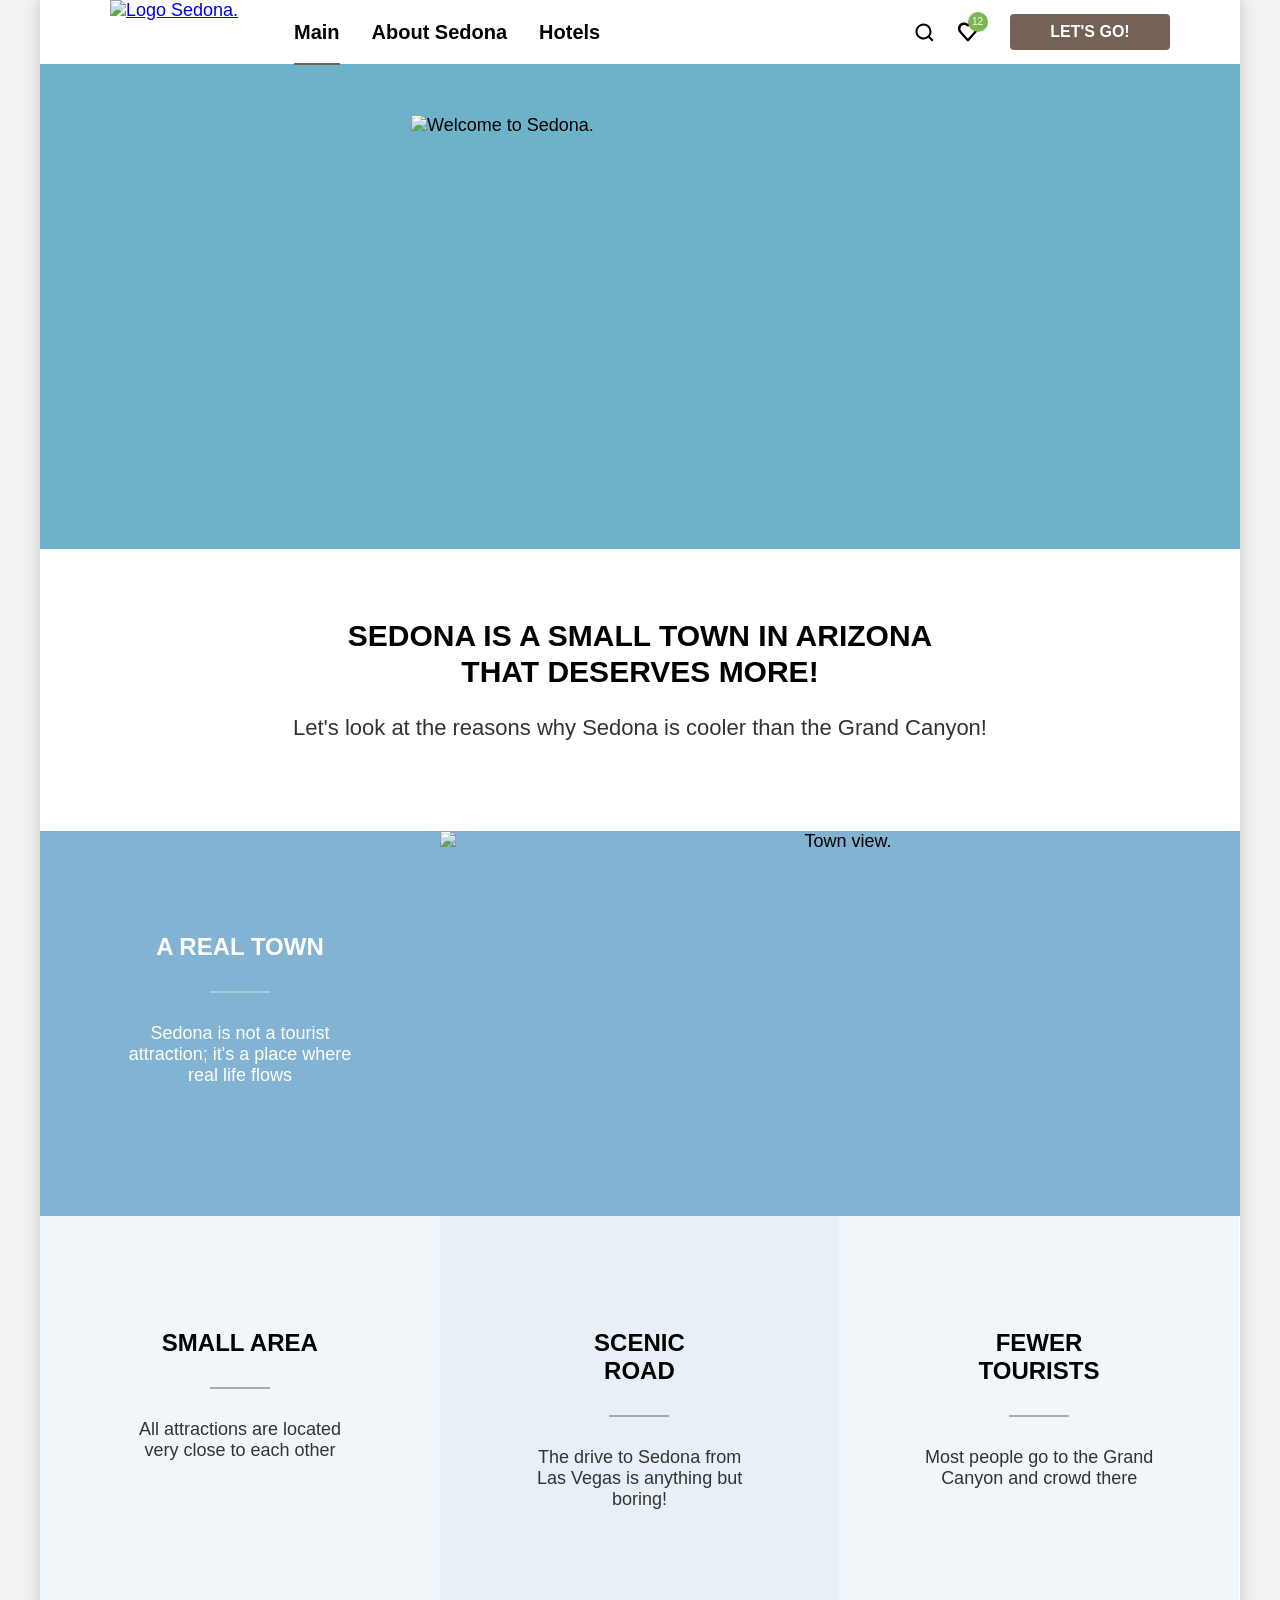
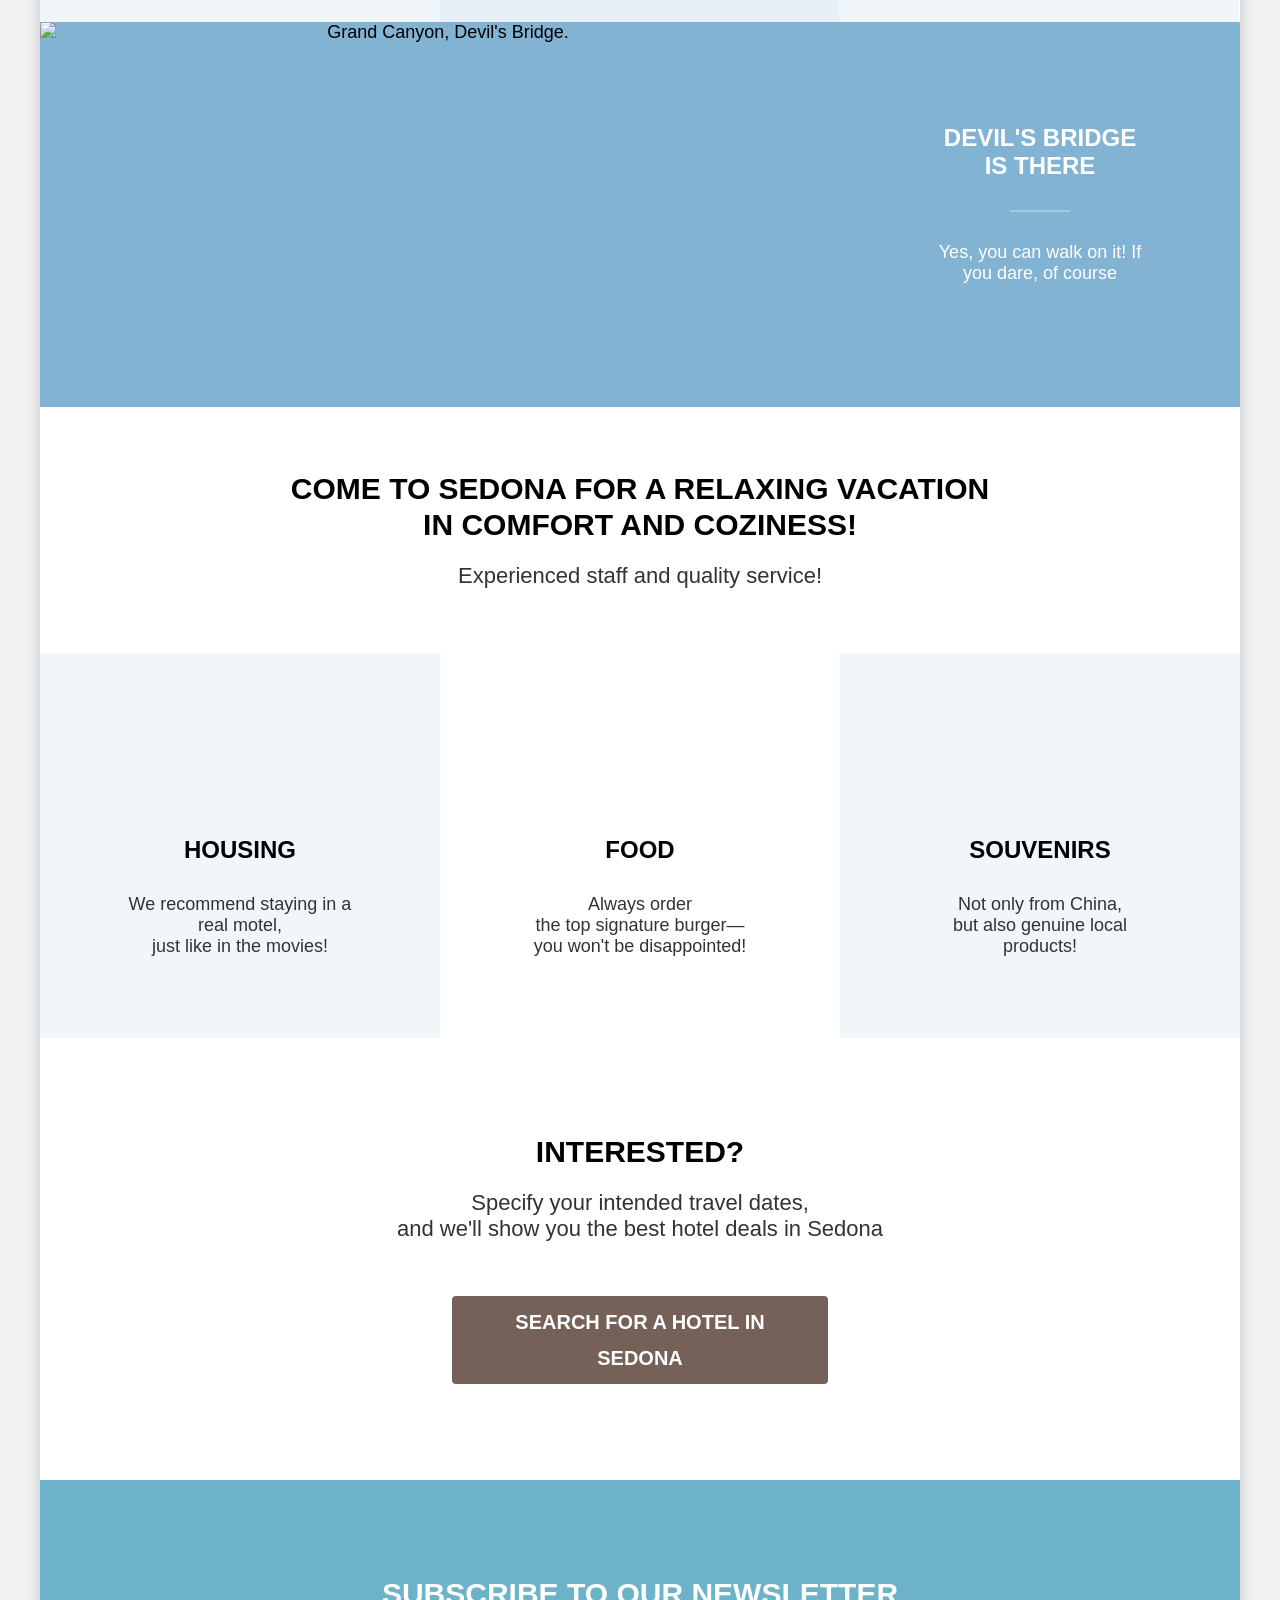
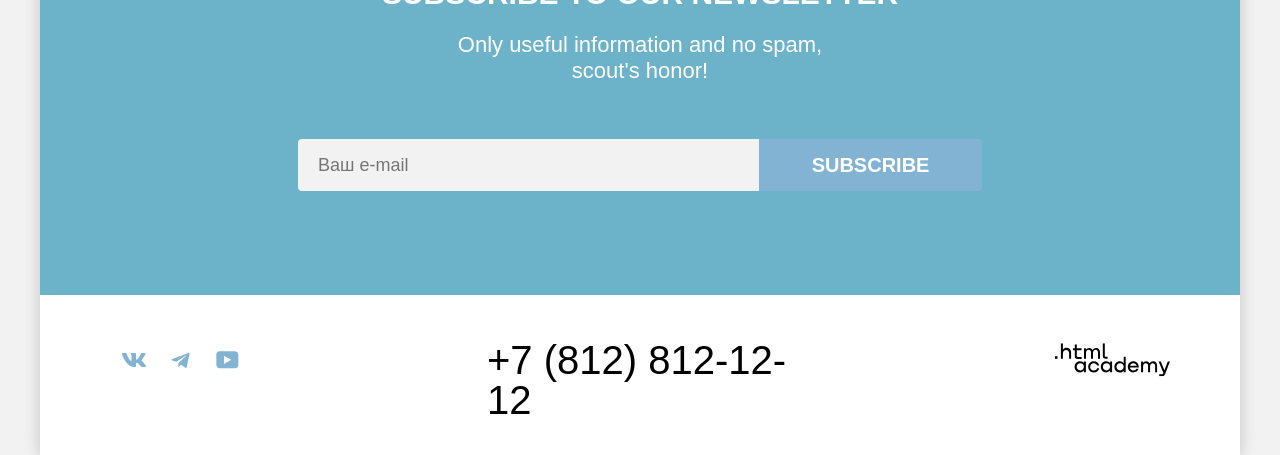
==== commit c8bcc716: "Update index.html : fully translated into English" ====
--- a/index.html
+++ b/index.html
@@ -3,7 +3,7 @@
 
   <head>
     <meta charset="utf-8">
-    <title>Седона</title>
+    <title>Sedona</title>
     <link rel="icon" href="favicon.ico">
     <link rel="icon" type="img/png" href="img/favicon.png">
     <link rel="stylesheet" href="styles/styles.css">
@@ -14,23 +14,23 @@
       <header class="page-header">
         <nav class="navigation">
           <a class="logo-header" href="index.html">
-            <img src="img/logo-sedona.svg" width="140" height="70" alt="Логотип Седона.">
+            <img src="img/logo-sedona.svg" width="140" height="70" alt="Logo Sedona.">
           </a>
           <ul class="navigation-list">
             <li class="navigation-item">
-              <a class="navigation-link navigation-link-current activity-link">Главная</a>
-            </li>
-            <li class="navigation-item">
-              <a class="navigation-link activity-link" href="#">О Седоне</a>
-            </li>
-            <li class="navigation-item">
-              <a class="navigation-link activity-link" href="catalog.html">Гостиницы</a>
+              <a class="navigation-link navigation-link-current activity-link">Main</a>
+            </li>
+            <li class="navigation-item">
+              <a class="navigation-link activity-link" href="#">About Sedona</a>
+            </li>
+            <li class="navigation-item">
+              <a class="navigation-link activity-link" href="catalog.html">Hotels</a>
             </li>
           </ul>
           <ul class="navigation-user">
             <li class="navigation-item">
               <a class="navigation-link navigation-icon activity-link" href="#">
-                <span class="visually-hidden">Поиск.</span>
+                <span class="visually-hidden">Search.</span>
                 <svg aria-hidden="true" focusable="false" xmlns="http://www.w3.org/2000/svg" width="20" height="20"
                   fill="none" viewBox="0 0 20 20">
                   <path fill="currentColor"
@@ -40,7 +40,7 @@
             </li>
             <li class="navigation-item">
               <a class="navigation-link navigation-icon activity-link " href="#">
-                <span class="visually-hidden">Избранное.</span>
+                <span class="visually-hidden">Favorites.</span>
                 <div class="like-container">
                   <span class="like-amount ">12</span>
                   <svg aria-hidden="true" focusable="false" xmlns="http://www.w3.org/2000/svg" width="18" height="17"
@@ -52,94 +52,92 @@
               </a>
             </li>
             <li class="navigation-item">
-              <a class="navigation-link button button-navigation" href="#">Хочу сюда!</a>
+              <a class="navigation-link button button-navigation" href="#">Let's go!</a>
             </li>
           </ul>
         </nav>
       </header>
       <main class="main-index main-container">
         <section class="hero">
-          <h1 class="visually-hidden">Гостиницы Седоны.</h1>
-          <img class="hero-img" src="img/welcome.svg" width="458" height="352" alt="Добро пожаловать в Седону.">
+          <h1 class="visually-hidden">Sedona hotels.</h1>
+          <img class="hero-img" src="img/welcome.svg" width="458" height="352" alt="Welcome to Sedona.">
         </section>
         <section class="advantages">
-          <h2 class="visually-hidden">Преимущества Седоны.</h2>
-          <p class="banner banner-advantages">Седона — небольшой городок в Аризоне,<br> заслуживающий большего!</p>
-          <p class="banner-text banner-text-advantages">Рассмотрим причины, по которым Седона круче, чем Гранд-Каньон!
+          <h2 class="visually-hidden">Advantages of Sedona.</h2>
+          <p class="banner banner-advantages">Sedona is a small town in Arizona<br> that deserves more!</p>
+          <p class="banner-text banner-text-advantages">Let's look at the reasons why Sedona is cooler than the Grand Canyon!
           </p>
           <ul class="advantages-list">
             <li class="advantages-item advantages-item-image">
               <div class="advantages-item-container">
-                <h3 class="title advantages-item-title">Настоящий городок</h3>
-                <p class="text advantages-item-text">Седона — не аттракцион для туристов, там течёт своя жизнь</p>
+                <h3 class="title advantages-item-title">A real town</h3>
+                <p class="text advantages-item-text">Sedona is not a tourist attraction; it's a place where real life flows</p>
               </div>
               <img class="advantages-item-img" src="img/index/advantages-photo-1.jpg" width="800" height="385"
-                alt="Вид на город.">
+                alt="Town view.">
             </li>
             <li class="advantages-item">
-              <h3 class="title advantages-item-title">Небольшая площадь</h3>
-              <p class="text advantages-item-text">Все достопримечательности находятся очень близко</p>
+              <h3 class="title advantages-item-title">Small Area</h3>
+              <p class="text advantages-item-text">All attractions are located very close to each other</p>
             </li>
             <li class="advantages-item">
-              <h3 class="title advantages-item-title">Красивая<br> дорога</h3>
-              <p class="text advantages-item-text">Ехать в Седону из Лас-Вегаса совсем не скучно!</p>
+              <h3 class="title advantages-item-title">Scenic<br> Road</h3>
+              <p class="text advantages-item-text">The drive to Sedona from Las Vegas is anything but boring!</p>
             </li>
             <li class="advantages-item">
-              <h3 class="title advantages-item-title">Мало<br> туристов</h3>
-              <p class="text advantages-item-text">Большинство едет в Гранд Каньон и толпится там</p>
+              <h3 class="title advantages-item-title">Fewer<br> Tourists</h3>
+              <p class="text advantages-item-text">Most people go to the Grand Canyon and crowd there</p>
             </li>
             <li class="advantages-item advantages-item-image advantages-item-image-last">
               <div class="advantages-item-container">
-                <h3 class="title advantages-item-title">Там есть<br>мост дьявола</h3>
-                <p class="text advantages-item-text">Да, по нему можно пройти! Если вы осмелитесь, разумеется</p>
+                <h3 class="title advantages-item-title">Devil's Bridge<br> is There</h3>
+                <p class="text advantages-item-text">Yes, you can walk on it! If you dare, of course</p>
               </div>
               <img class="advantages-item-img" src="img/index/advantages-photo-2.jpg" width="800" height="385"
-                alt="Гранд-Каньон, мост Дьявола.">
+                alt="Grand Canyon, Devil's Bridge.">
             </li>
           </ul>
         </section>
         <section class="service">
-          <h2 class="visually-hidden">Услуги туристам.</h2>
-          <p class="banner banner-service">Приезжайте в Седону отдохнуть<br> в комфорте и уюте!</p>
-          <p class="banner-text banner-text-service">Опытный персонал и качественное обслуживание!</p>
+          <h2 class="visually-hidden">Services for tourists.</h2>
+          <p class="banner banner-service">Come to Sedona for a relaxing vacation<br> in comfort and coziness!</p>
+          <p class="banner-text banner-text-service">Experienced staff and quality service!</p>
           <ul class="service-list">
             <li class="service-item service-icon-first">
-              <h3 class="title title-service-item">Жильё</h3>
-              <p class="text text-service-item">Рекомендуем пожить в&nbsp;настоящем мотеле,<br> всё как в кино!</p>
+              <h3 class="title title-service-item">Housing</h3>
+              <p class="text text-service-item">We recommend staying in a real motel,<br> just like in the movies!</p>
             </li>
             <li class="service-item service-icon-second">
-              <h3 class="title title-service-item">Еда</h3>
-              <p class="text text-service-item">Всегда заказывайте<br> топовый фирменный бургер, вы не разочаруетесь!
+              <h3 class="title title-service-item">Food</h3>
+              <p class="text text-service-item">Always order <br>the top signature burger—you won't be disappointed!
               </p>
             </li>
             <li class="service-item service-icon-third">
-              <h3 class="title title-service-item">Сувениры</h3>
-              <p class="text text-service-item">Не только китайского,<br> но и настоящего местного производства!</p>
+              <h3 class="title title-service-item">Souvenirs</h3>
+              <p class="text text-service-item">Not only from China,<br> but also genuine local products!</p>
             </li>
           </ul>
         </section>
         <section class="search-hotel">
-          <h2 class="visually-hidden">Поиск гостиницы.</h2>
-          <p class="banner banner-search-hotel">Заинтересовались?</p>
-          <p class="banner-text banner-text-search-hotel">Укажите предполагаемые даты поездки,<br> и мы покажем вам
-            лучшие предложения гостиниц в Седоне</p>
-          <button class="button button-search-hotel" type="button">Поиск гостиницы в Седоне</button>
+          <h2 class="visually-hidden">Hotel Search.</h2>
+          <p class="banner banner-search-hotel">Interested?</p>
+          <p class="banner-text banner-text-search-hotel">Specify your intended travel dates,<br> and we'll show you the best hotel deals in Sedona</p>
+          <button class="button button-search-hotel" type="button">Search for a hotel in Sedona</button>
         </section>
       </main>
       <footer class="footer-index">
         <section class=" footer-index-subscription footer-subscription">
-          <h2 class="banner banner-main-footer title-subscription-footer">Подпишитесь на рассылку</h2>
-          <p class="banner-text banner-text-main-footer text-subscription-footer">Только полезная информация и
-            никакого спама,<br>честное бойскаутское!</p>
+          <h2 class="banner banner-main-footer title-subscription-footer">Subscribe to our newsletter</h2>
+          <p class="banner-text banner-text-main-footer text-subscription-footer">Only useful information and no spam,<br>scout's honor!</p>
           <form class="form-subscription-footer" action="https://echo.htmlacademy.ru/" method="post">
             <label class="visually-hidden" for="subscription-email">Email.</label>
             <input class="email-input" type="email" name="subscription-email" id="subscription-email"
               placeholder="Ваш e-mail" required>
-            <button class="button button-subscription" type="submit">Подписаться</button>
+            <button class="button button-subscription" type="submit">Subscribe</button>
           </form>
         </section>
         <section class="contacts-footer">
-          <h2 class="visually-hidden">Контакты.</h2>
+          <h2 class="visually-hidden">Contacts.</h2>
           <ul class="socials-list">
             <li class="social-item">
               <a class="social-link" href="https://vk.com/htmlacademy">
@@ -149,7 +147,7 @@
                     d="M23.45.95c.17-.55 0-.95-.8-.95h-2.62c-.67 0-.98.35-1.14.73 0 0-1.34 3.2-3.23 5.27-.61.6-.89.8-1.22.8-.17 0-.42-.2-.42-.74V.95c0-.66-.18-.95-.74-.95H9.15c-.42 0-.67.3-.67.6 0 .61.95.76 1.05 2.5v3.8c0 .84-.16.99-.5.99-.88 0-3.05-3.21-4.33-6.89-.25-.71-.5-1-1.17-1H.9C.15 0 0 .35 0 .73c0 .68.89 4.07 4.14 8.55C6.32 12.34 9.38 14 12.15 14c1.67 0 1.88-.37 1.88-1v-2.32c0-.73.16-.88.69-.88.38 0 1.05.2 2.61 1.67C19.11 13.22 19.4 14 20.41 14h2.62c.75 0 1.13-.37.91-1.1-.24-.72-1.09-1.77-2.21-3.02-.62-.7-1.54-1.47-1.81-1.86-.4-.49-.28-.7 0-1.14 0 0 3.2-4.43 3.53-5.93Z"
                     clip-rule="evenodd" />
                 </svg>
-                <span class="visually-hidden">Вконтакте.</span>
+                <span class="visually-hidden">VKontakte.</span>
               </a>
             </li>
             <li class="social-item">
@@ -159,7 +157,7 @@
                   <path fill="currentColor"
                     d="M16.79.96.84 7.1c-1.09.44-1.08 1.05-.2 1.32l4.1 1.28 9.47-5.98c.44-.27.85-.13.52.17l-7.68 6.93-.28 4.22c.41 0 .6-.2.83-.41l1.99-1.94 4.13 3.06c.77.42 1.31.2 1.5-.71l2.72-12.8c.28-1.1-.43-1.61-1.16-1.28Z" />
                 </svg>
-                <span class="visually-hidden">Телеграм.</span>
+                <span class="visually-hidden">Telegram.</span>
               </a>
             </li>
             <li class="social-item">
@@ -169,7 +167,7 @@
                   <path fill="currentColor"
                     d="M18.94.36H3.51C1.65.36.33 1.95.33 3.76v10.09c0 1.91 1.32 3.5 3.18 3.5h15.65c1.64 0 3.17-1.59 3.17-3.4V3.76c-.22-1.8-1.53-3.4-3.39-3.4ZM7.99 12.89V4.82l7.34 4.04-7.34 4.03Z" />
                 </svg>
-                <span class="visually-hidden">Ютуб.</span>
+                <span class="visually-hidden">YouTube.</span>
               </a>
             </li>
           </ul>
@@ -197,9 +195,9 @@
 
     <div class="modal-container modal-container-hidden">
       <div class="modal" data-test="modal">
-        <h2 class="modal-heading banner">Поиск гостиницы в Седоне</h2>
+        <h2 class="modal-heading banner">Search for a hotel in Sedona.</h2>
         <button class="modal-cancel-button" type="button">
-          <span class="visually-hidden">Закрыть.</span>
+          <span class="visually-hidden">Close.</span>
           <svg class="modal-close-button-image" xmlns="http://www.w3.org/2000/svg" width="15" height="15" fill="none"
             viewBox="0 0 15 15">
             <path fill="#000"
@@ -209,32 +207,29 @@
         <form class="modal-form" action="https://echo.htmlacademy.ru/" method="get">
 
           <div class="modal-form-criteria">
-            <label class="modal-form-label arrival-date-label title-form-main" for="arrival-date">Дата заезда:</label>
+            <label class="modal-form-label arrival-date-label title-form-main" for="arrival-date">Arrival date:</label>
             <span class="arrival-date-input-container">
               <input class="modal-form-input arrival-date-input text-input" type="text" id="arrival-date"
-                name="arrival-date" placeholder="Укажите дату" value="27 апреля 2020" required>
+                name="arrival-date" placeholder="Indicate the date" value="27 April 2020" required>
             </span>
             <p class="modal-form-result-text arrival-date-text">
-              <span class="modal-form-result-text-value modal-form-result-text-value-open date-error-text">Мы не можем
-                отправить вас в прошлое.</span>
+              <span class="modal-form-result-text-value modal-form-result-text-value-open date-error-text">We can not send you to the past.</span>
             </p>
           </div>
 
           <div class="modal-form-criteria">
-            <label class="modal-form-label departure-date-label title-form-main" for="departure-date">Дата
-              выезда:</label>
+            <label class="modal-form-label departure-date-label title-form-main" for="departure-date">Departure date:</label>
             <span class="departure-date-input-container">
               <input class="modal-form-input departure-date-input text-input" type="text" id="departure-date"
-                name="departure-date" placeholder="Укажите дату" value="1 сентября 2023" required>
+                name="departure-date" placeholder="Indicate the date" value="1 September 2023" required>
             </span>
             <p class="modal-form-result-text departure-date-text">
-              <span class="modal-form-result-text-value modal-form-result-text-value-open">На эти даты есть свободные
-                номера. Пока есть.</span>
+              <span class="modal-form-result-text-value modal-form-result-text-value-open">Rooms are still available for these dates. For now, they are.</span>
             </p>
           </div>
 
           <div class="modal-form-criteria modal-form-criteria-people">
-            <label class="modal-form-label adults-number-label title-form-main" for="adults">Взрослые:</label>
+            <label class="modal-form-label adults-number-label title-form-main" for="adults">Adults:</label>
             <span class="adults-number-input-container">
               <button class="number-input-button" type="button">
                 <span class="visually-hidden">Уменьшить значение.</span>
@@ -259,8 +254,7 @@
                     <path fill="#fff" fill-rule="evenodd" d="M0 0h2v2H0V0Zm2 12H0V3h2v9Z" clip-rule="evenodd" />
                   </svg>
                 </button>
-                <span class="tooltip-text" role="tooltip" id="tooltip-text">Укажите количество детей, которые будут с
-                  вами, возраст которых от 6 до 18 лет. Дети до 6 лет размещаются бесплатно.</span>
+                <span class="tooltip-text" role="tooltip" id="tooltip-text">Please indicate the number of children aged 6 to 18 years who will be accompanying you. Children under 6 years old are accommodated free of charge.</span>
               </span>
             </span>
             <span class="children-number-input-container">
@@ -280,7 +274,7 @@
               </button>
             </span>
           </div>
-          <button class="button modal-form-button" type="submit">Найти</button>
+          <button class="button modal-form-button" type="submit">Search</button>
         </form>
       </div>
     </div>
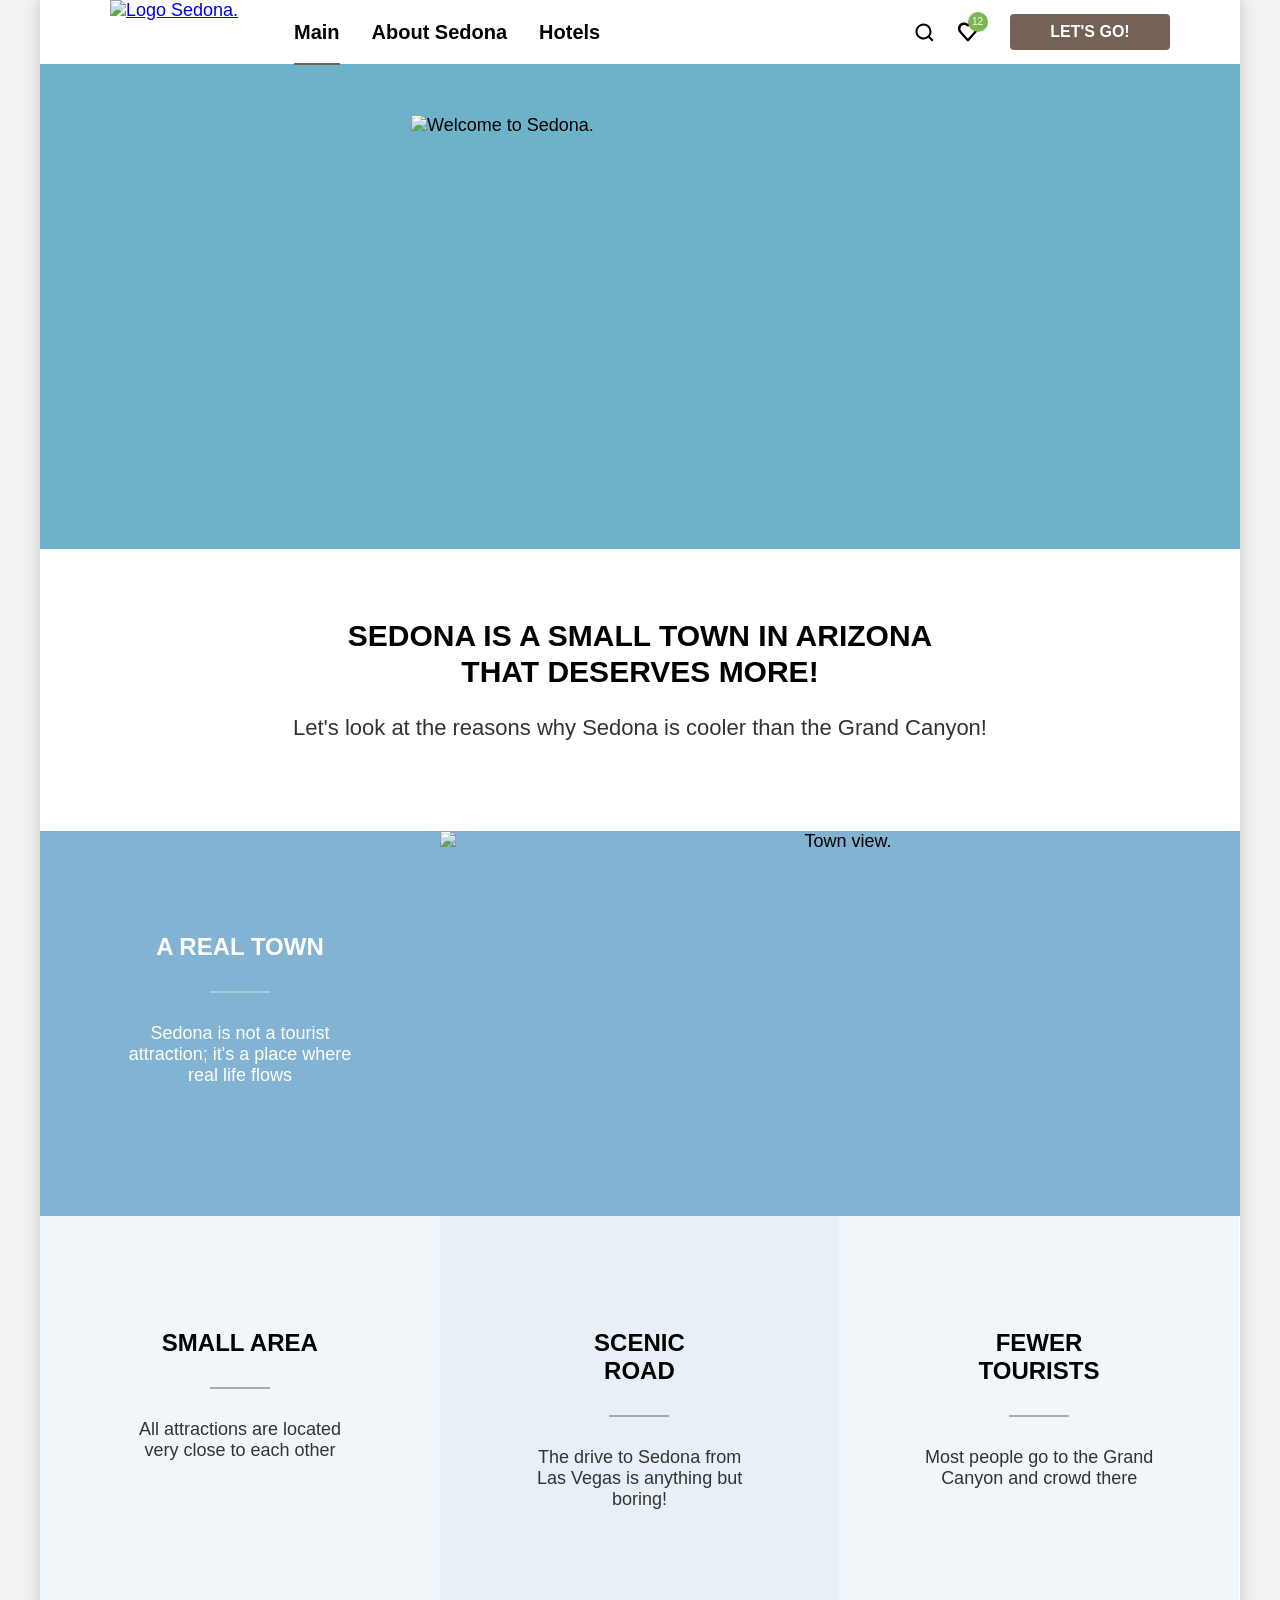
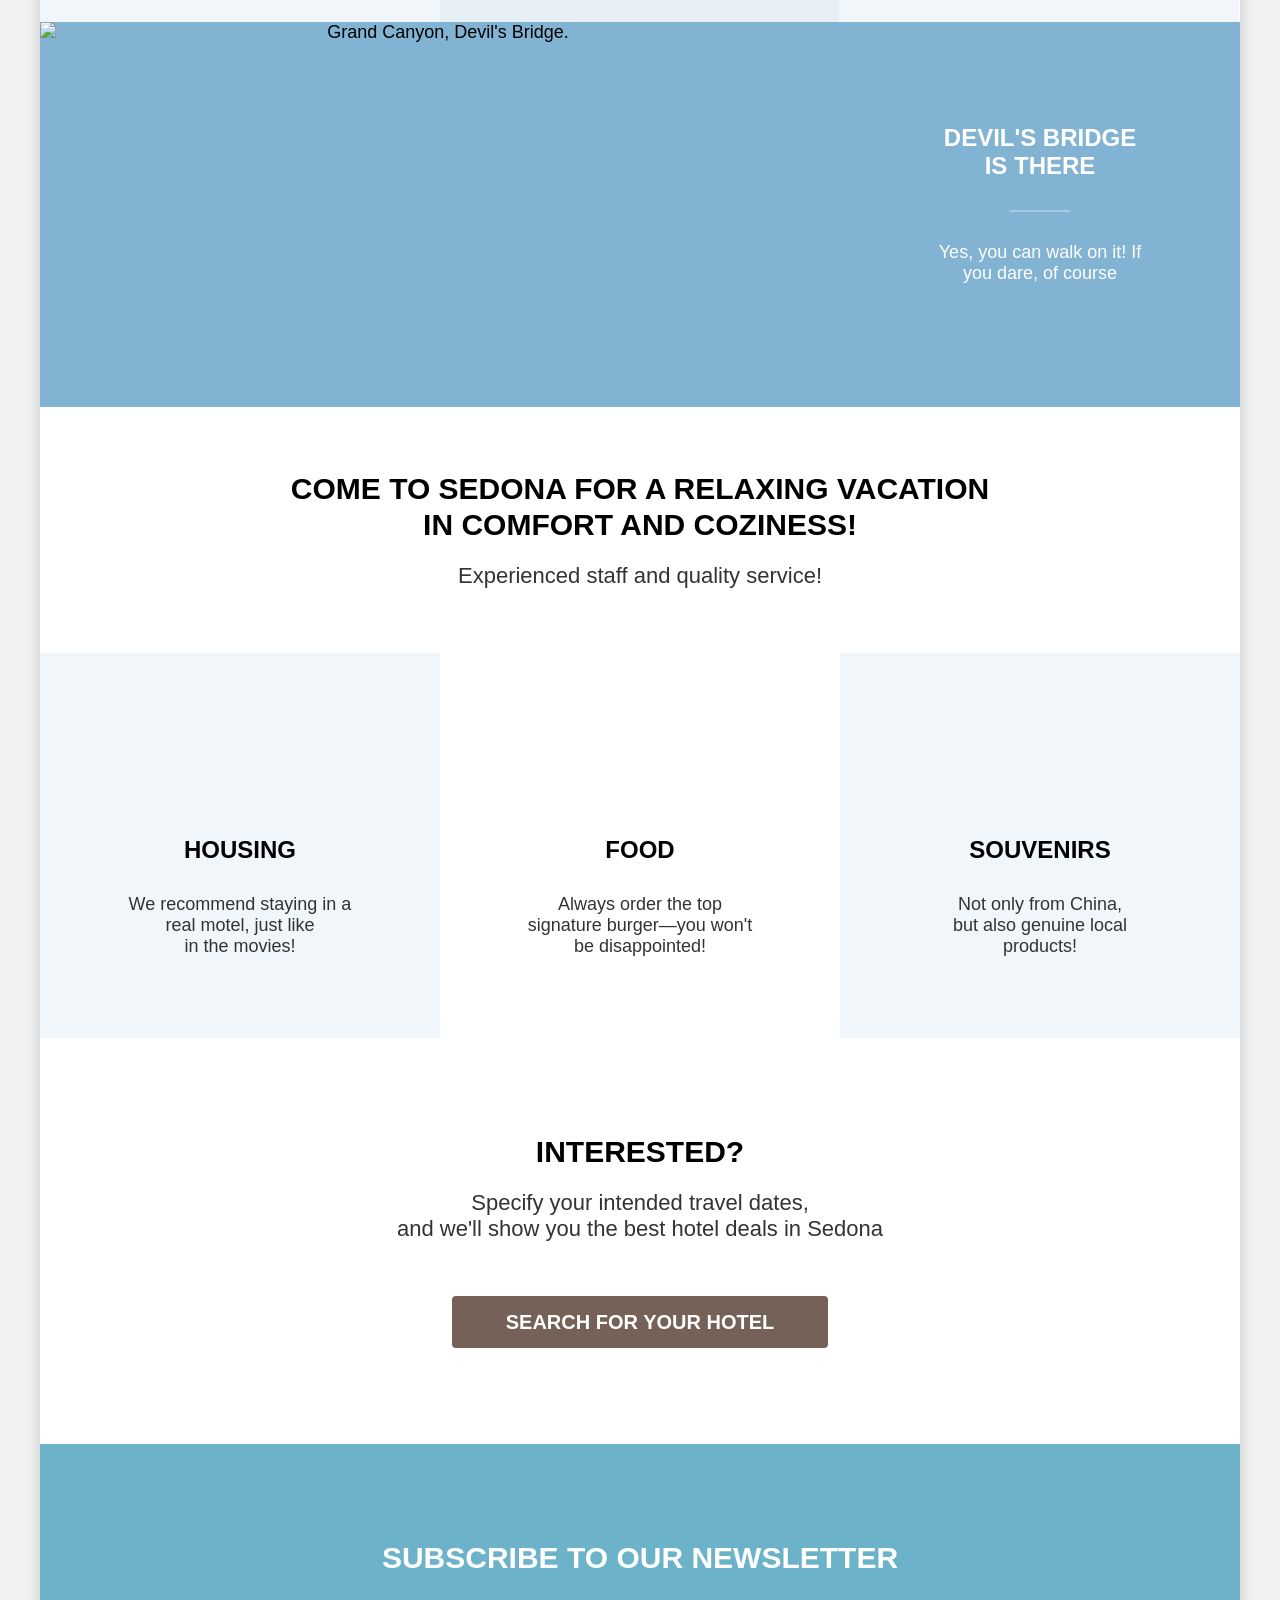
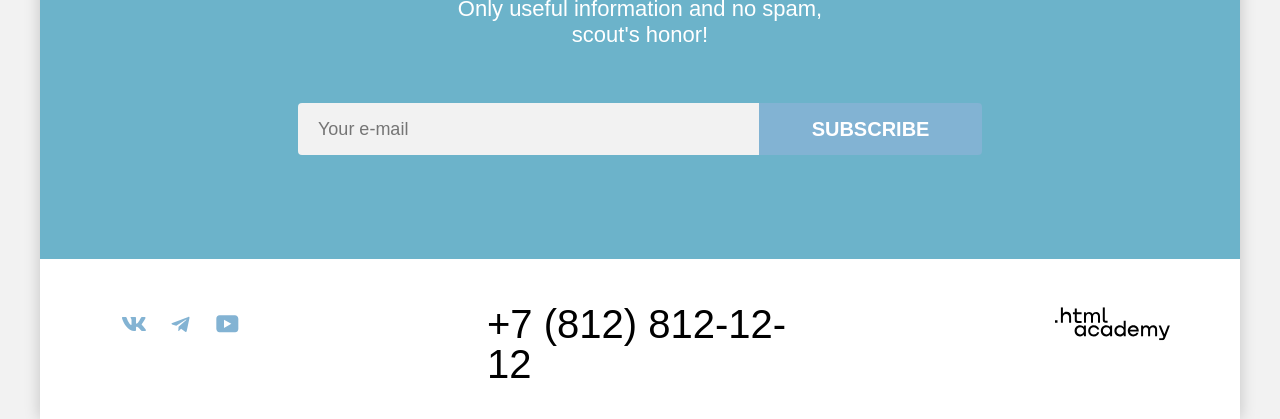
==== commit 7eb043f8: "Update index.html : translation into English corrected" ====
--- a/index.html
+++ b/index.html
@@ -105,11 +105,11 @@
           <ul class="service-list">
             <li class="service-item service-icon-first">
               <h3 class="title title-service-item">Housing</h3>
-              <p class="text text-service-item">We recommend staying in a real motel,<br> just like in the movies!</p>
+              <p class="text text-service-item">We recommend staying in a real motel, just like<br> in the movies!</p>
             </li>
             <li class="service-item service-icon-second">
               <h3 class="title title-service-item">Food</h3>
-              <p class="text text-service-item">Always order <br>the top signature burger—you won't be disappointed!
+              <p class="text text-service-item">Always order the top <br>signature burger—you won't be disappointed!
               </p>
             </li>
             <li class="service-item service-icon-third">
@@ -122,7 +122,7 @@
           <h2 class="visually-hidden">Hotel Search.</h2>
           <p class="banner banner-search-hotel">Interested?</p>
           <p class="banner-text banner-text-search-hotel">Specify your intended travel dates,<br> and we'll show you the best hotel deals in Sedona</p>
-          <button class="button button-search-hotel" type="button">Search for a hotel in Sedona</button>
+          <button class="button button-search-hotel" type="button">Search for your hotel </button>
         </section>
       </main>
       <footer class="footer-index">
@@ -132,7 +132,7 @@
           <form class="form-subscription-footer" action="https://echo.htmlacademy.ru/" method="post">
             <label class="visually-hidden" for="subscription-email">Email.</label>
             <input class="email-input" type="email" name="subscription-email" id="subscription-email"
-              placeholder="Ваш e-mail" required>
+              placeholder="Your e-mail" required>
             <button class="button button-subscription" type="submit">Subscribe</button>
           </form>
         </section>
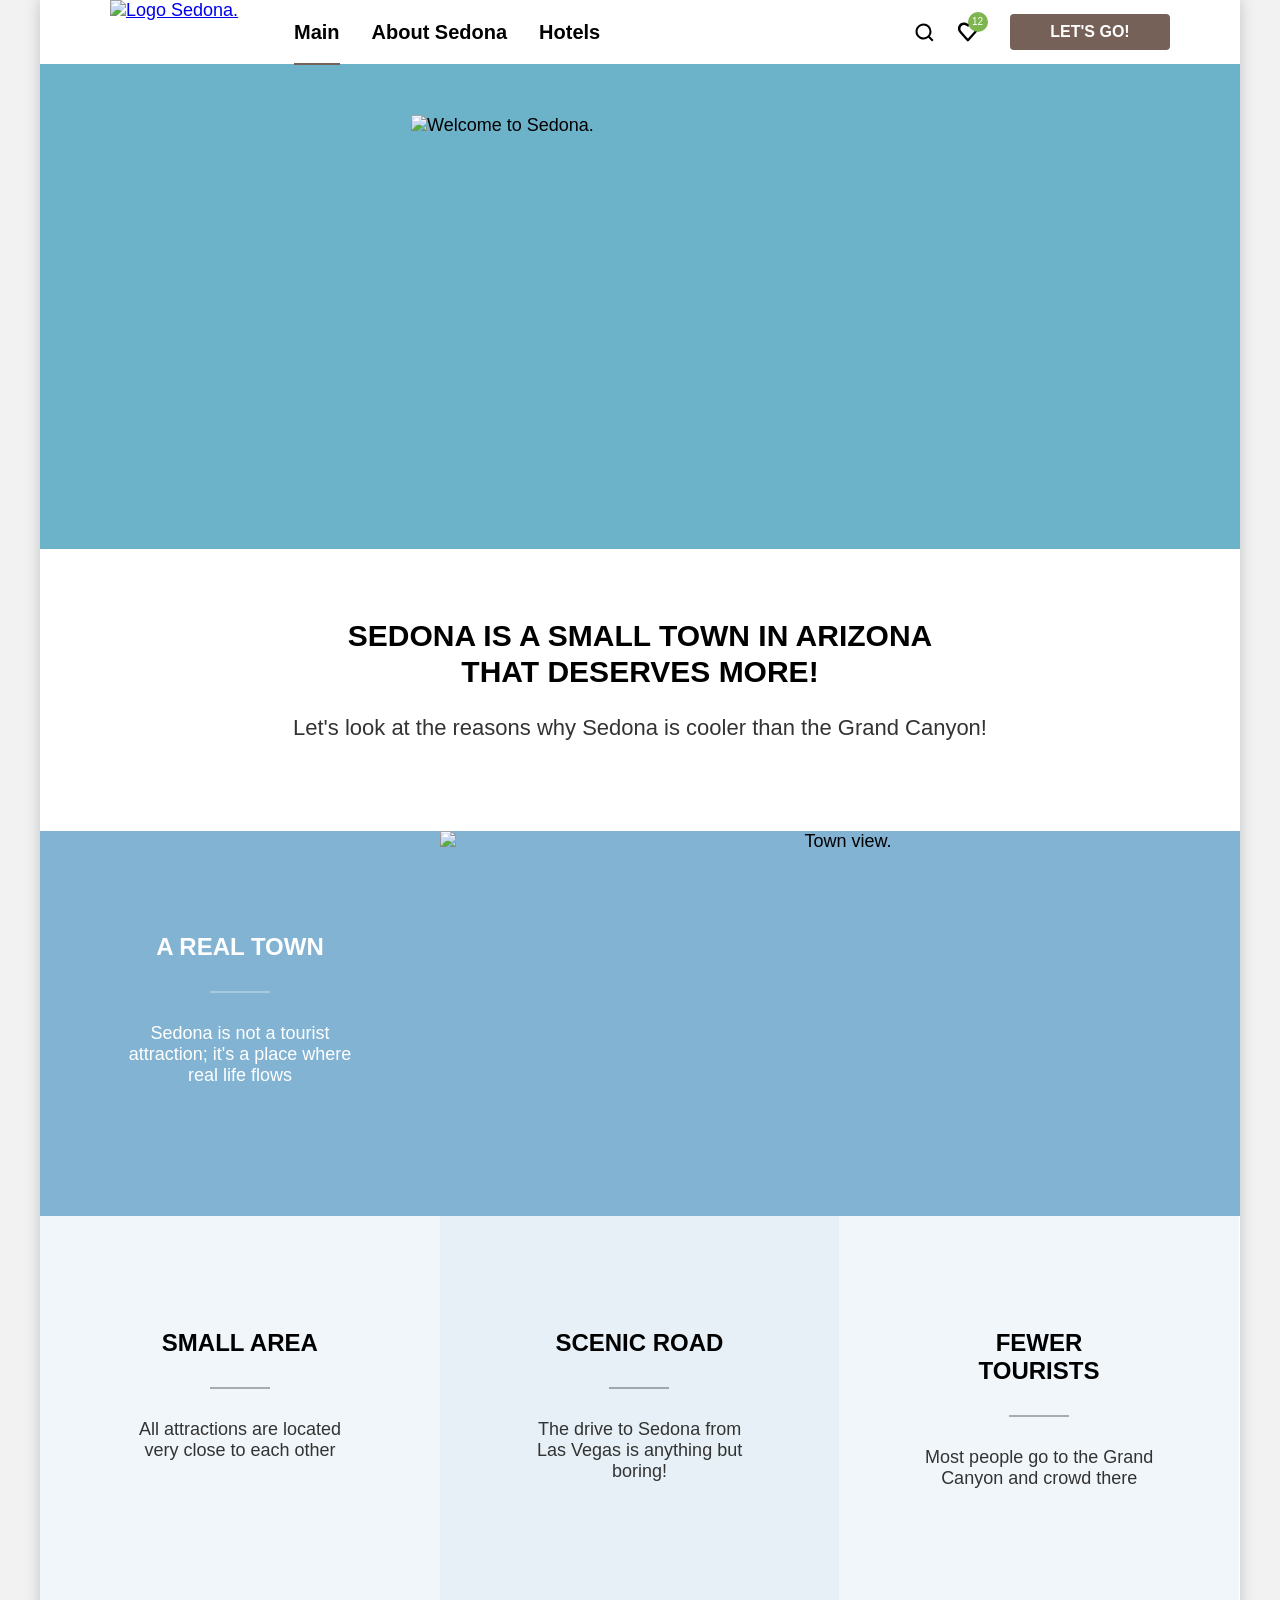
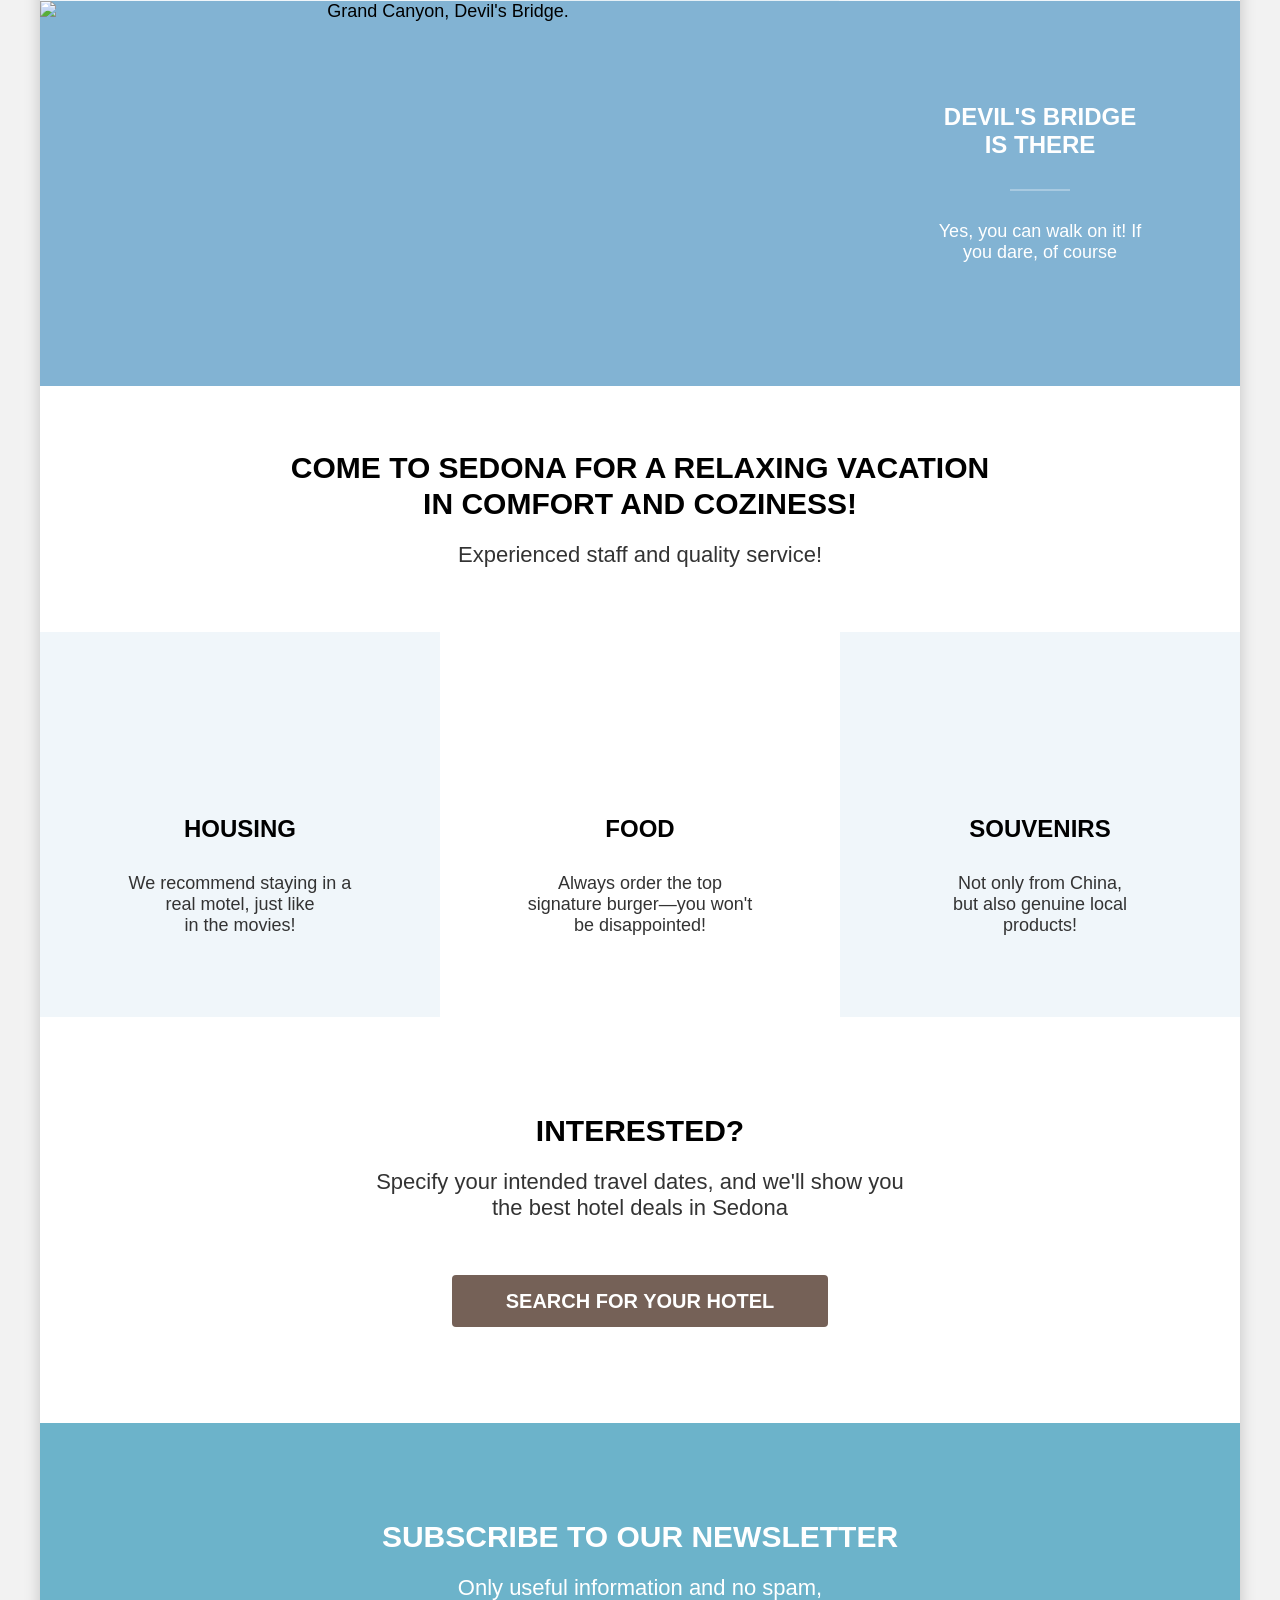
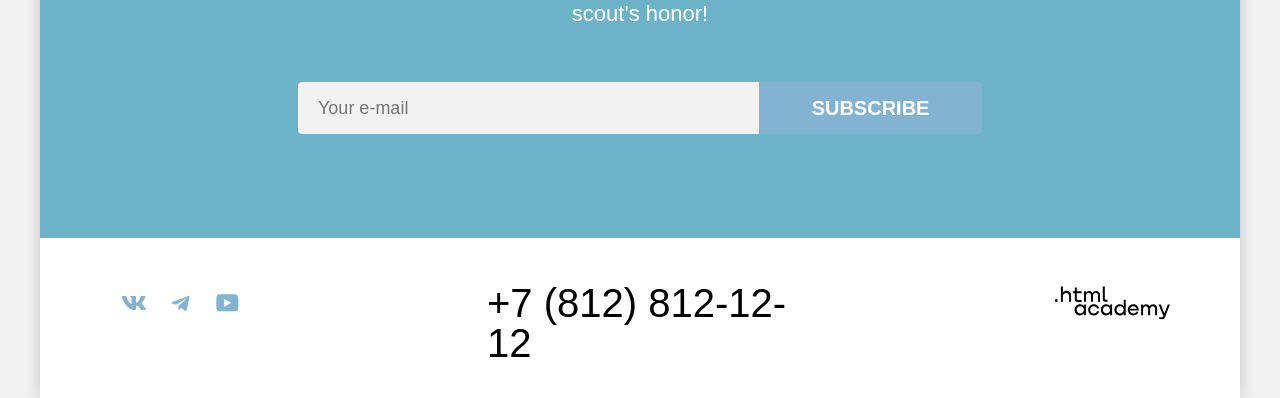
==== commit 6831040e: "Update index.html: translation corrected" ====
--- a/index.html
+++ b/index.html
@@ -81,7 +81,7 @@
               <p class="text advantages-item-text">All attractions are located very close to each other</p>
             </li>
             <li class="advantages-item">
-              <h3 class="title advantages-item-title">Scenic<br> Road</h3>
+              <h3 class="title advantages-item-title">Scenic Road</h3>
               <p class="text advantages-item-text">The drive to Sedona from Las Vegas is anything but boring!</p>
             </li>
             <li class="advantages-item">
@@ -121,7 +121,7 @@
         <section class="search-hotel">
           <h2 class="visually-hidden">Hotel Search.</h2>
           <p class="banner banner-search-hotel">Interested?</p>
-          <p class="banner-text banner-text-search-hotel">Specify your intended travel dates,<br> and we'll show you the best hotel deals in Sedona</p>
+          <p class="banner-text banner-text-search-hotel">Specify your intended travel dates, and we'll show you<br> the best hotel deals in Sedona</p>
           <button class="button button-search-hotel" type="button">Search for your hotel </button>
         </section>
       </main>
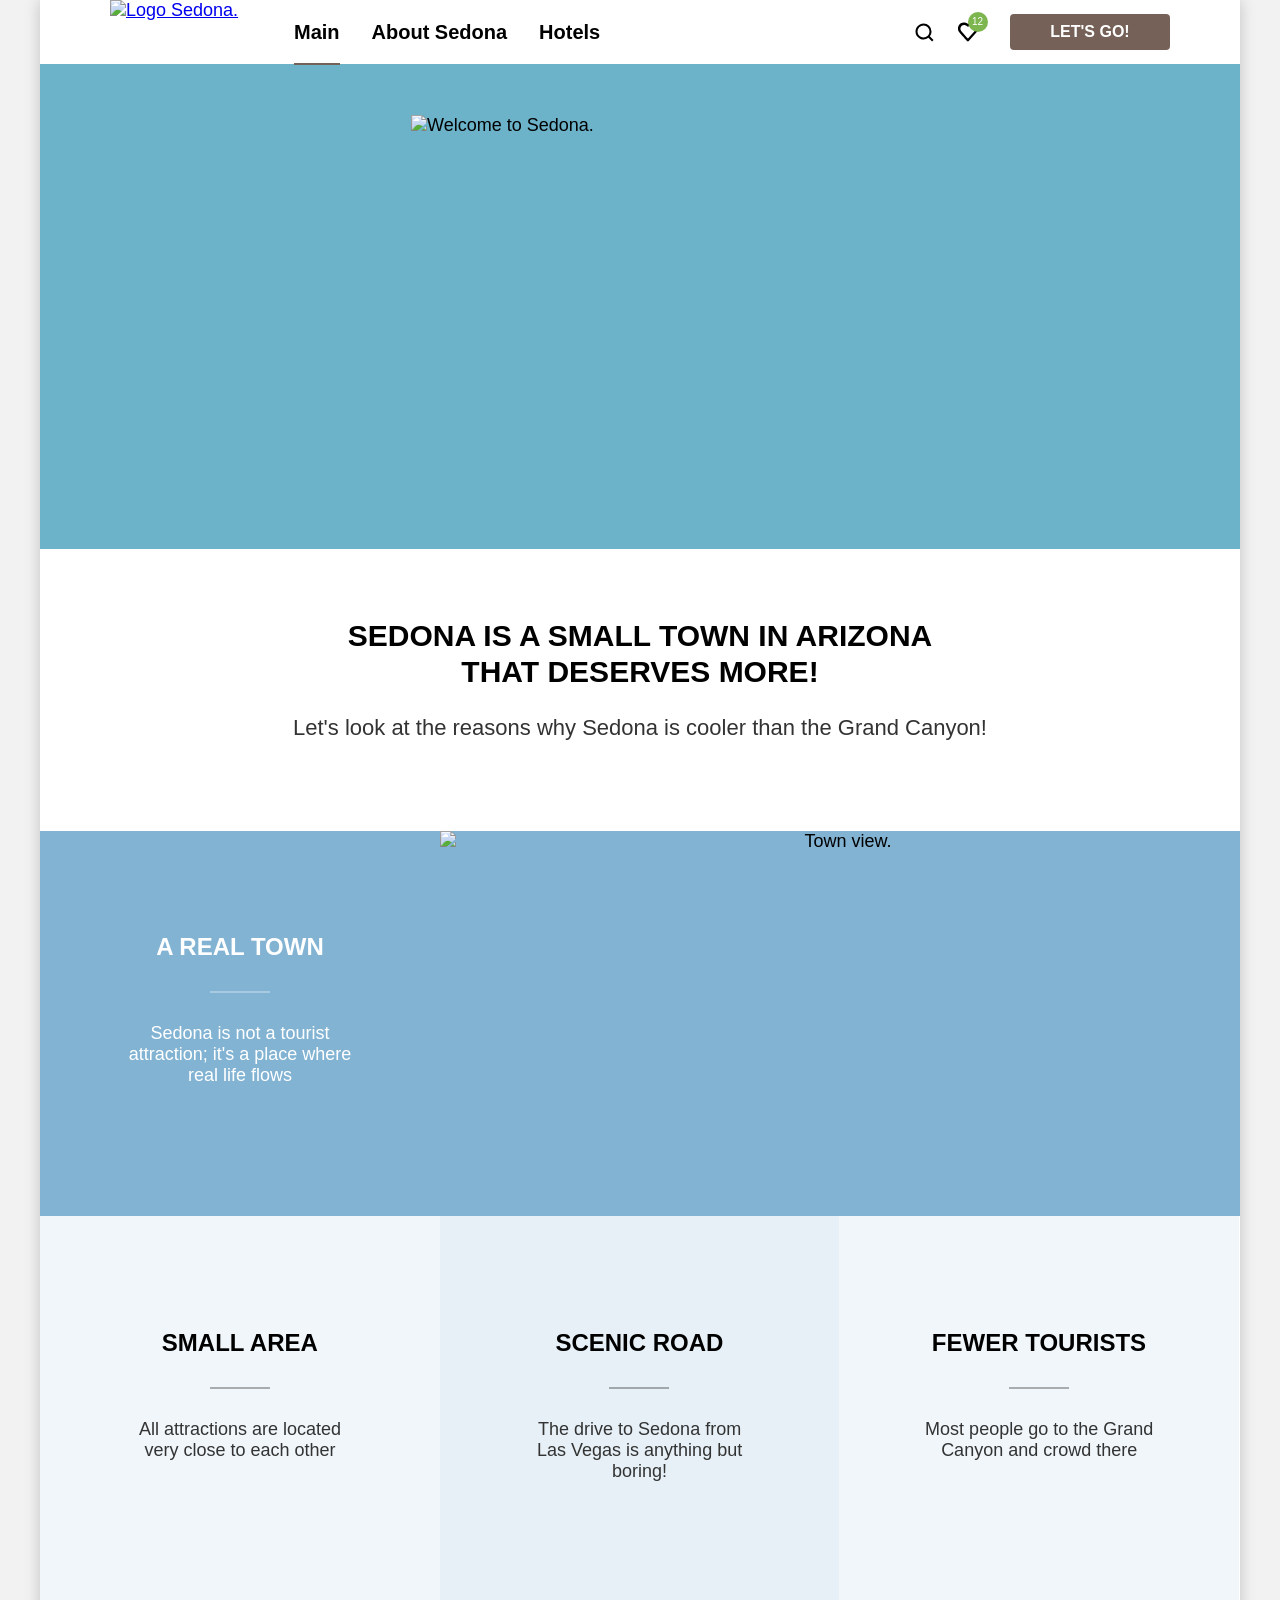
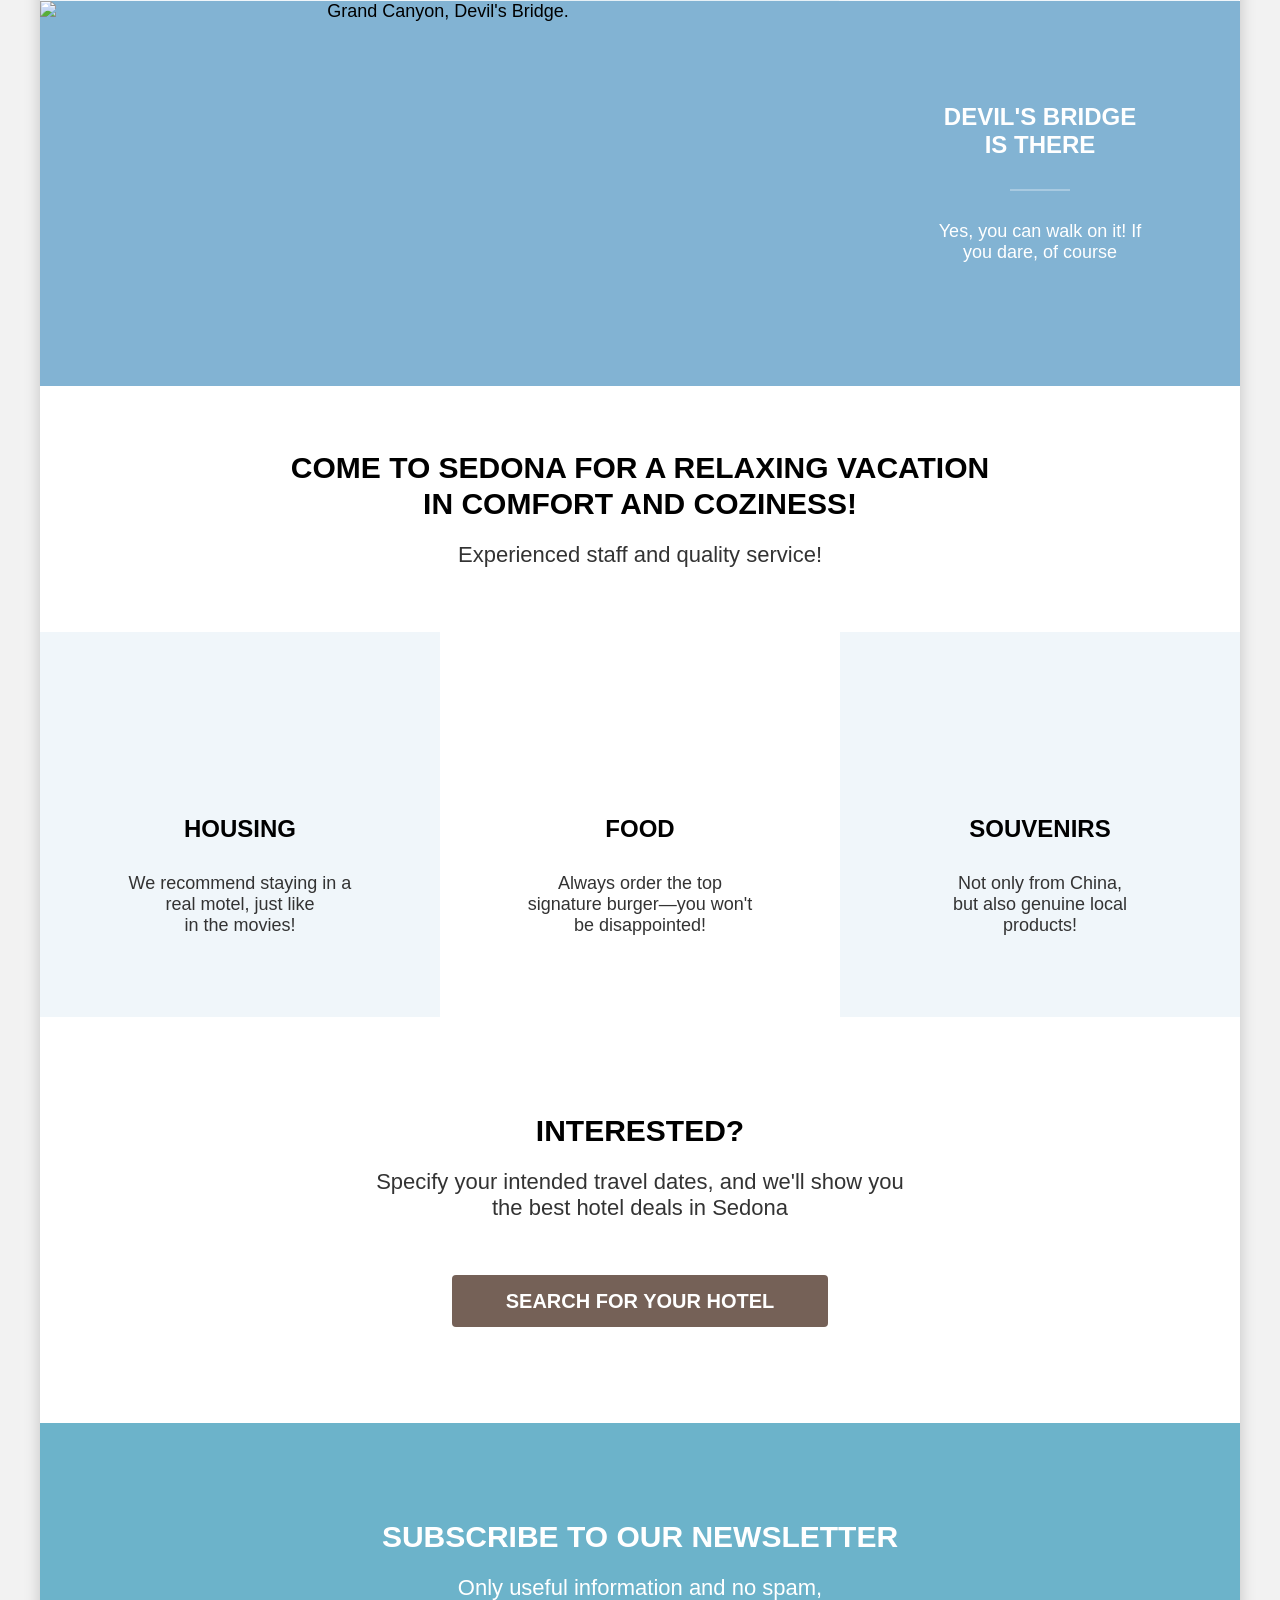
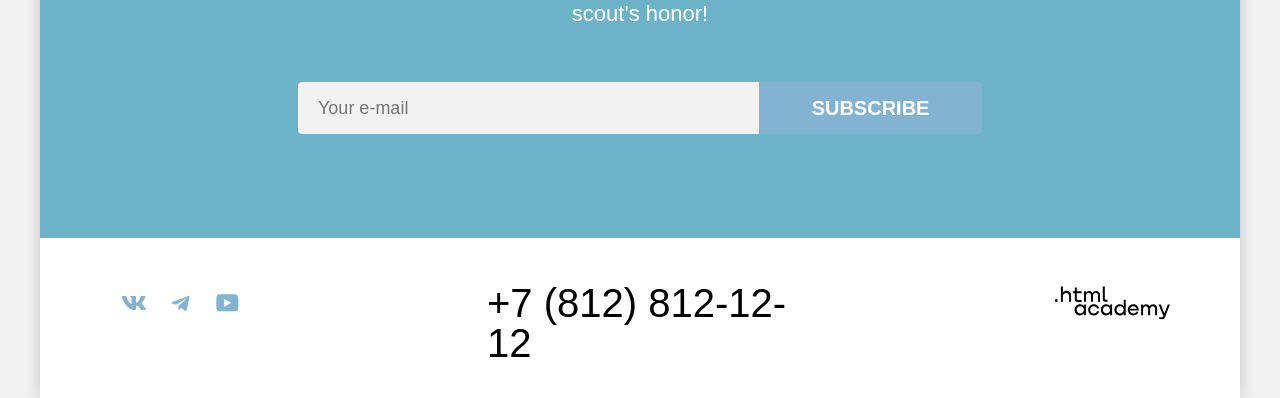
==== commit 01712cbb: "Update index.html translation corrected" ====
--- a/index.html
+++ b/index.html
@@ -85,7 +85,7 @@
               <p class="text advantages-item-text">The drive to Sedona from Las Vegas is anything but boring!</p>
             </li>
             <li class="advantages-item">
-              <h3 class="title advantages-item-title">Fewer<br> Tourists</h3>
+              <h3 class="title advantages-item-title">Fewer Tourists</h3>
               <p class="text advantages-item-text">Most people go to the Grand Canyon and crowd there</p>
             </li>
             <li class="advantages-item advantages-item-image advantages-item-image-last">
